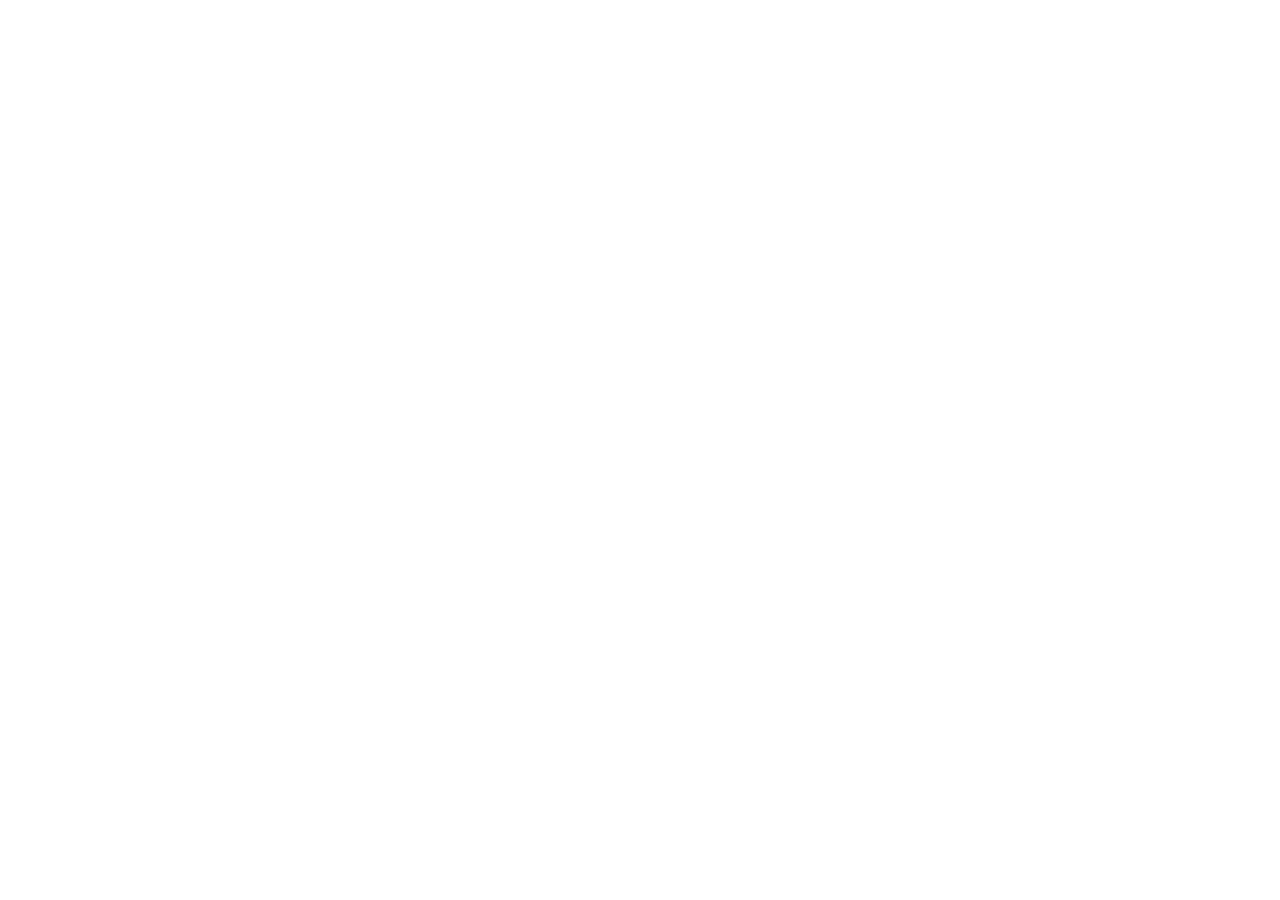
==== index.html @ 77d2f7a9 "Initial commit — OfficeWiz site" ====
<!DOCTYPE html>
<html lang="he">
<head>
<meta charset="UTF-8">
<meta name="viewport" content="width=device-width, initial-scale=1.0">
<title>ניהול האתר · OfficeWiz</title>
<script src="https://identity.netlify.com/v1/netlify-identity-widget.js"></script>
</head>
<body>
<script src="https://unpkg.com/decap-cms@^3.0.0/dist/decap-cms.js"></script>
</body>
</html>
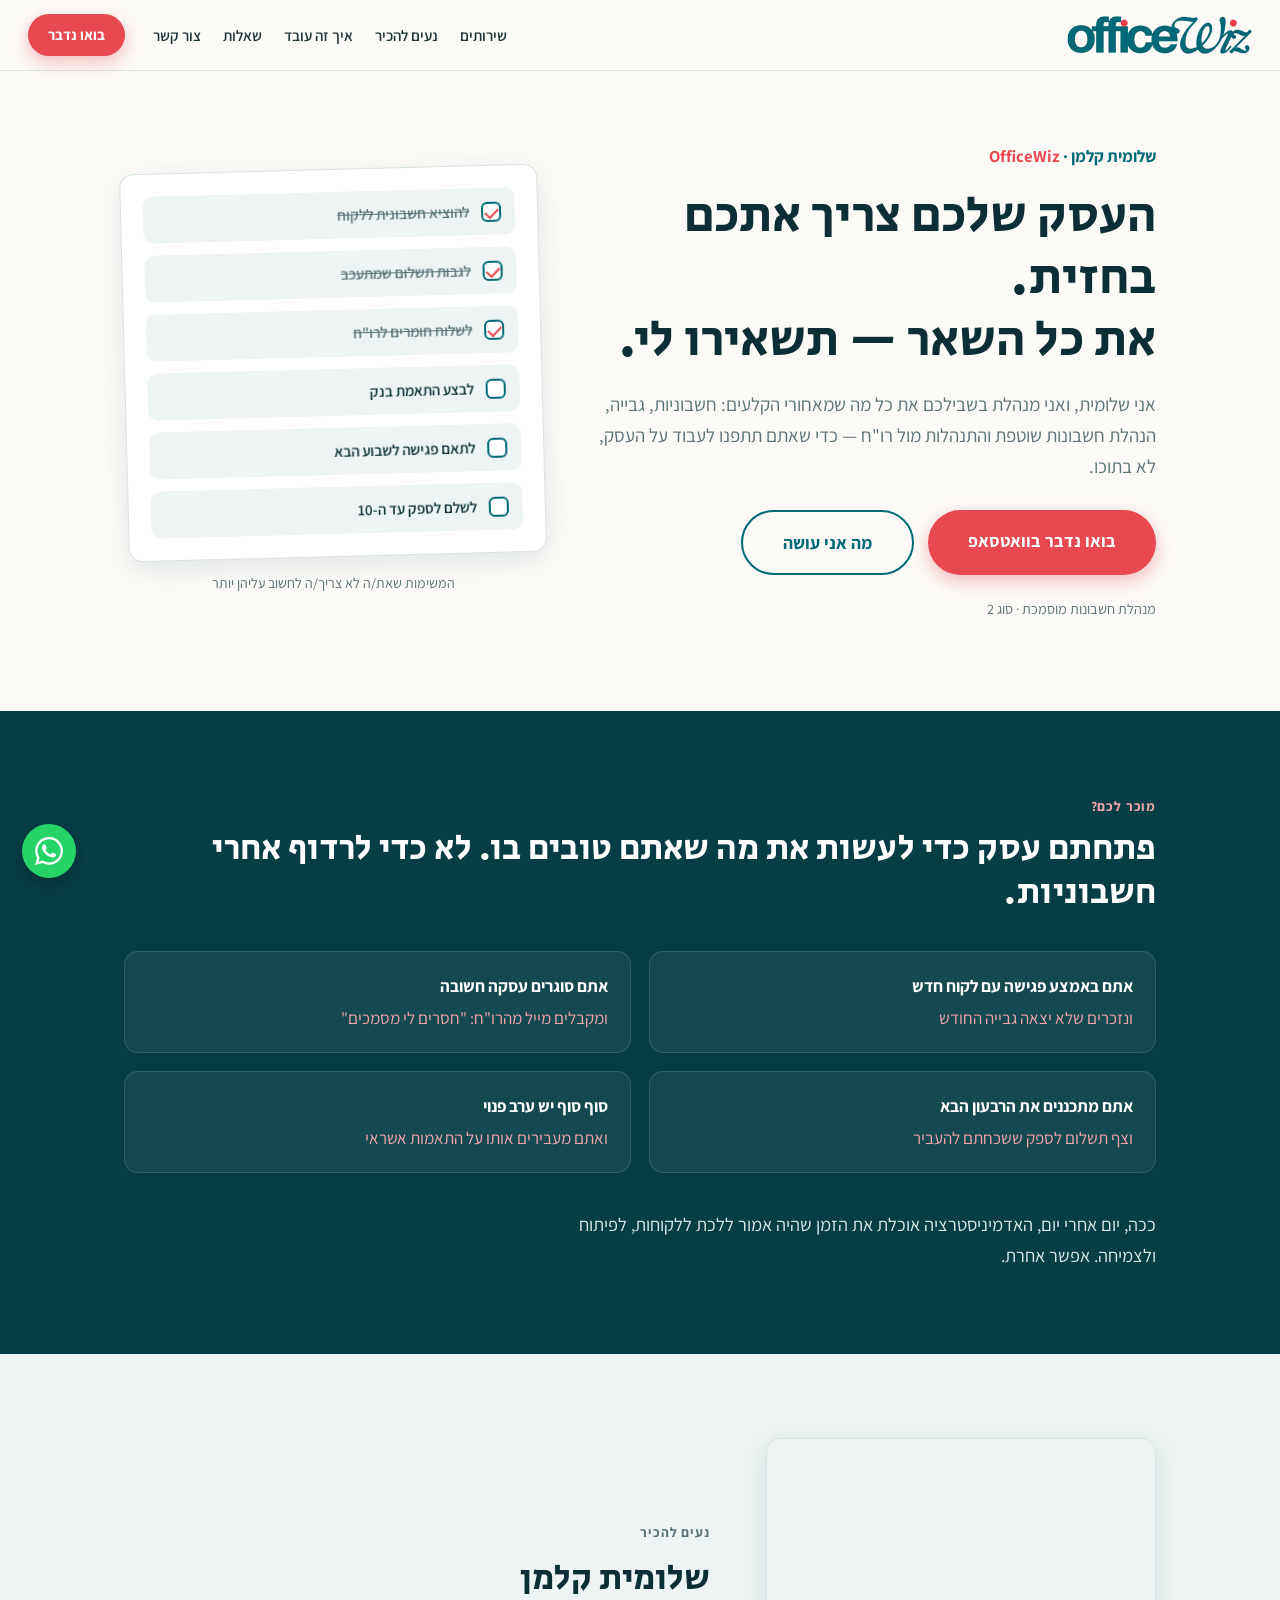
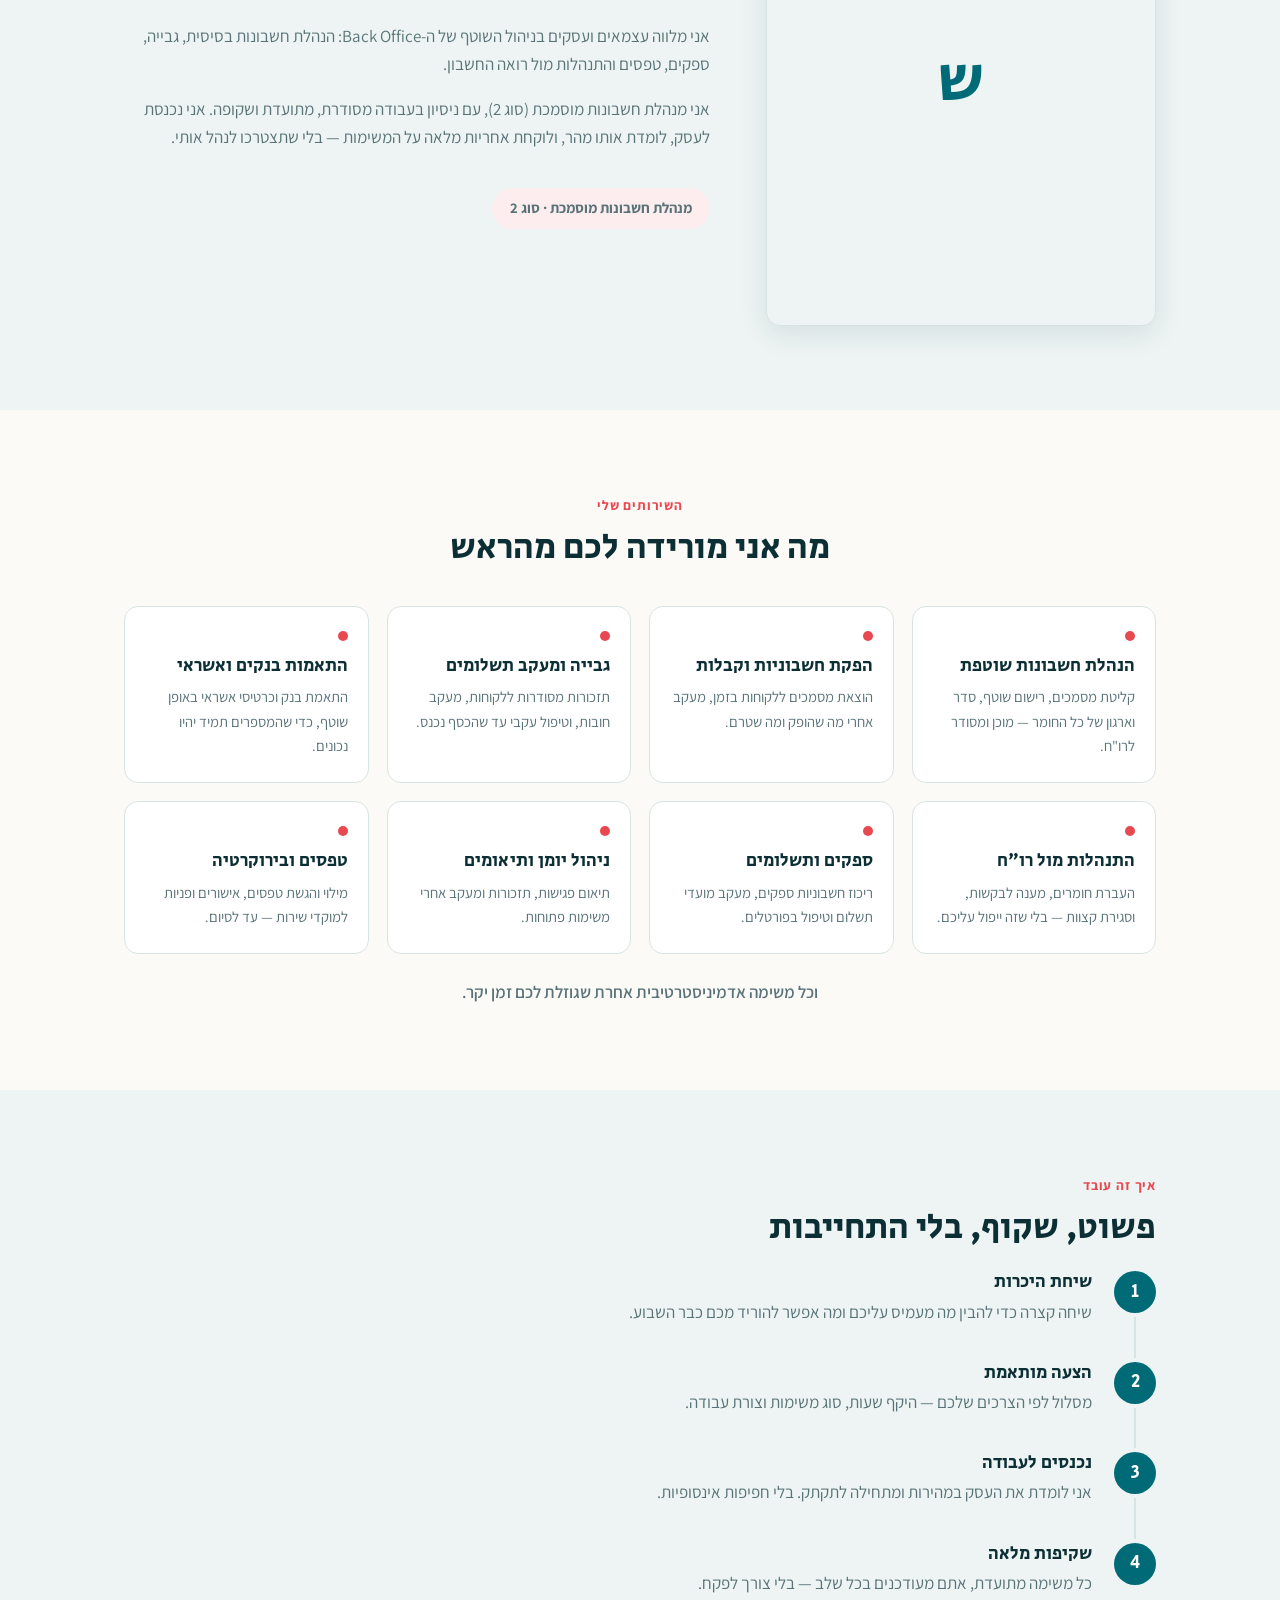
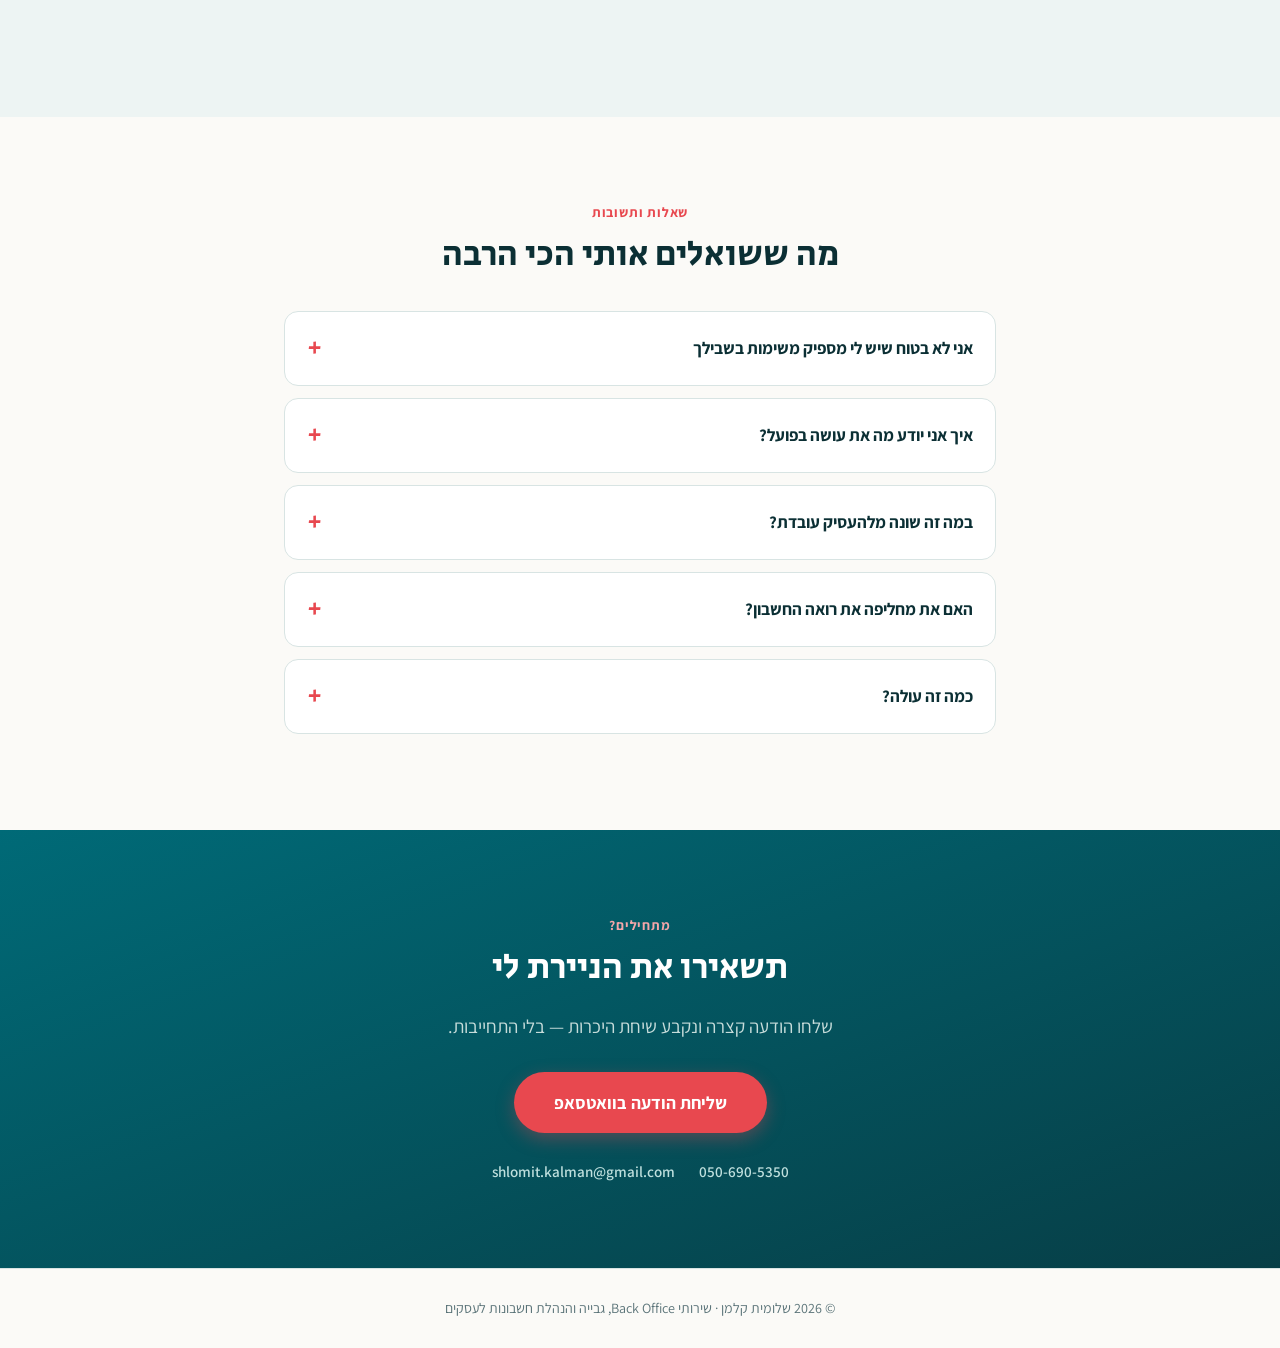
==== commit 4c23d5fa: "Fix index.html — replace CMS placeholder with actual website" ====
--- a/index.html
+++ b/index.html
@@ -1,12 +1,142 @@
 <!DOCTYPE html>
-<html lang="he">
+<html lang="he" dir="rtl">
 <head>
 <meta charset="UTF-8">
 <meta name="viewport" content="width=device-width, initial-scale=1.0">
-<title>ניהול האתר · OfficeWiz</title>
+<title>OfficeWiz · שלומית קלמן — Back Office, גבייה והנהלת חשבונות</title>
+<meta name="description" content="שלומית קלמן — שירותי Back Office, גבייה והנהלת חשבונות לעצמאים ועסקים קטנים.">
+<link rel="preconnect" href="https://fonts.googleapis.com">
+<link rel="preconnect" href="https://fonts.gstatic.com" crossorigin>
+<link href="https://fonts.googleapis.com/css2?family=Assistant:wght@400;600;700&family=Secular+One&display=swap" rel="stylesheet">
+<link rel="stylesheet" href="styles.css">
 <script src="https://identity.netlify.com/v1/netlify-identity-widget.js"></script>
 </head>
 <body>
-<script src="https://unpkg.com/decap-cms@^3.0.0/dist/decap-cms.js"></script>
+
+<!-- topbar -->
+<header class="topbar">
+  <a class="topbar-logo" href="#">
+    <img src="assets/logo.png" alt="OfficeWiz" height="38">
+  </a>
+  <nav class="topbar-nav">
+    <a href="#services">שירותים</a>
+    <a href="#about">נעים להכיר</a>
+    <a href="#process">איך זה עובד</a>
+    <a href="#faq">שאלות</a>
+    <a href="#contact">צור קשר</a>
+  </nav>
+  <a href="#contact" class="btn btn-coral btn-sm" data-wa>בואו נדבר</a>
+</header>
+
+<!-- hero -->
+<section>
+  <div class="hero">
+    <div class="hero-text">
+      <p class="hero-name">שלומית קלמן · <span class="brand-en">OfficeWiz</span></p>
+      <h1 id="hero-title"></h1>
+      <p class="lead" id="hero-subtitle"></p>
+      <div class="hero-ctas">
+        <a href="#" class="btn btn-coral btn-lg" data-wa id="hero-cta1"></a>
+        <a href="#services" class="btn btn-ghost btn-lg" id="hero-cta2"></a>
+      </div>
+      <p class="hero-badge" id="hero-badge"></p>
+    </div>
+    <div class="hero-visual">
+      <div class="task-stack" id="task-stack"></div>
+      <p class="task-caption">המשימות שאת/ה לא צריך/ה לחשוב עליהן יותר</p>
+    </div>
+  </div>
+</section>
+
+<!-- pain -->
+<section class="section section-deep" id="pain">
+  <div class="wrap">
+    <p class="eyebrow eyebrow-light" id="pain-eyebrow"></p>
+    <h2 id="pain-title"></h2>
+    <div class="pain-grid" id="pain-grid"></div>
+    <p class="pain-closing" id="pain-closing"></p>
+  </div>
+</section>
+
+<!-- about -->
+<section class="section section-mist" id="about">
+  <div class="wrap">
+    <div class="about-grid">
+      <div class="about-photo-wrap">
+        <div class="about-photo" id="about-photo"></div>
+      </div>
+      <div class="about-text">
+        <p class="eyebrow" id="about-eyebrow"></p>
+        <h2 id="about-title"></h2>
+        <div id="about-body"></div>
+        <p class="cert-badge" id="about-badge" style="margin-top:1.4em"></p>
+      </div>
+    </div>
+  </div>
+</section>
+
+<!-- services -->
+<section class="section" id="services">
+  <div class="wrap">
+    <div class="center">
+      <p class="eyebrow" id="services-eyebrow"></p>
+      <h2 id="services-title"></h2>
+    </div>
+    <div class="services-grid" id="services-grid"></div>
+    <p class="services-closing center" id="services-closing"></p>
+  </div>
+</section>
+
+<!-- process -->
+<section class="section section-mist" id="process">
+  <div class="wrap">
+    <p class="eyebrow" id="process-eyebrow"></p>
+    <h2 id="process-title"></h2>
+    <ol class="process-list" id="process-list"></ol>
+  </div>
+</section>
+
+<!-- faq -->
+<section class="section" id="faq">
+  <div class="wrap wrap-narrow">
+    <div class="center">
+      <p class="eyebrow" id="faq-eyebrow"></p>
+      <h2 id="faq-title"></h2>
+    </div>
+    <div style="margin-top:2em" id="faq-list"></div>
+  </div>
+</section>
+
+<!-- contact -->
+<section class="section section-contact" id="contact">
+  <div class="wrap center">
+    <p class="eyebrow eyebrow-light" id="contact-eyebrow"></p>
+    <h2 id="contact-title"></h2>
+    <p class="lead lead-light" id="contact-subtitle"></p>
+    <a href="#" class="btn btn-coral btn-lg" data-wa id="contact-cta"></a>
+    <div class="contact-alt" id="contact-alt"></div>
+  </div>
+</section>
+
+<!-- footer -->
+<footer class="footer">
+  <span id="footer-line"></span>
+</footer>
+
+<!-- whatsapp float -->
+<a href="#" class="wa-float" data-wa aria-label="שלח הודעה בוואטסאפ">
+  <svg width="28" height="28" viewBox="0 0 24 24" fill="currentColor"><path d="M17.472 14.382c-.297-.149-1.758-.867-2.03-.967-.273-.099-.471-.148-.67.15-.197.297-.767.966-.94 1.164-.173.199-.347.223-.644.075-.297-.15-1.255-.463-2.39-1.475-.883-.788-1.48-1.761-1.653-2.059-.173-.297-.018-.458.13-.606.134-.133.298-.347.446-.52.149-.174.198-.298.298-.497.099-.198.05-.371-.025-.52-.075-.149-.669-1.612-.916-2.207-.242-.579-.487-.5-.669-.51-.173-.008-.371-.01-.57-.01-.198 0-.52.074-.792.372-.272.297-1.04 1.016-1.04 2.479 0 1.462 1.065 2.875 1.213 3.074.149.198 2.096 3.2 5.077 4.487.709.306 1.262.489 1.694.625.712.227 1.36.195 1.871.118.571-.085 1.758-.719 2.006-1.413.248-.694.248-1.289.173-1.413-.074-.124-.272-.198-.57-.347m-5.421 7.403h-.004a9.87 9.87 0 01-5.031-1.378l-.361-.214-3.741.982.998-3.648-.235-.374a9.86 9.86 0 01-1.51-5.26c.001-5.45 4.436-9.884 9.888-9.884 2.64 0 5.122 1.03 6.988 2.898a9.825 9.825 0 012.893 6.994c-.003 5.45-4.437 9.884-9.885 9.884m8.413-18.297A11.815 11.815 0 0012.05 0C5.495 0 .16 5.335.157 11.892c0 2.096.547 4.142 1.588 5.945L.057 24l6.305-1.654a11.882 11.882 0 005.683 1.448h.005c6.554 0 11.89-5.335 11.893-11.893a11.821 11.821 0 00-3.48-8.413z"/></svg>
+</a>
+
+<script src="app.js"></script>
+<script>
+  if (window.netlifyIdentity) {
+    window.netlifyIdentity.on("init", user => {
+      if (!user) {
+        window.netlifyIdentity.on("login", () => { document.location.href = "/admin/"; });
+      }
+    });
+  }
+</script>
 </body>
 </html>
--- a/styles.css
+++ b/styles.css
@@ -0,0 +1,241 @@
+/* ===== OfficeWiz · Shlomit Kalman ===================================
+   Palette derived from logo: petrol teal #006A77 + coral dot #E8484F
+==================================================================== */
+:root{
+  --teal:#006A77;
+  --teal-deep:#073E46;
+  --teal-ink:#0B2F34;
+  --coral:#E8484F;
+  --coral-soft:#FDEDEE;
+  --mist:#EDF4F3;          /* teal-tinted light surface */
+  --paper:#FBFAF7;         /* warm near-white page bg   */
+  --card:#FFFFFF;
+  --text:#1D3539;
+  --muted:#5A7378;
+  --line:#D8E4E3;
+  --radius:14px;
+  --shadow:0 8px 28px rgba(7,62,70,.10);
+  --font-body:'Assistant',sans-serif;
+  --font-display:'Secular One',sans-serif;
+}
+
+*{box-sizing:border-box;margin:0;padding:0}
+html{scroll-behavior:smooth}
+body{
+  font-family:var(--font-body);
+  color:var(--text);
+  background:var(--paper);
+  line-height:1.65;
+  font-size:17px;
+}
+img{max-width:100%;display:block}
+a{color:var(--teal);text-decoration:none}
+h1,h2,h3{font-family:var(--font-display);font-weight:400;line-height:1.25;color:var(--teal-ink)}
+h1{font-size:clamp(1.9rem,4.2vw,3.1rem);white-space:pre-line}
+h2{font-size:clamp(1.5rem,3vw,2.2rem);margin-bottom:.6em}
+h3{font-size:1.12rem}
+
+.wrap{max-width:1080px;margin:0 auto;padding:0 24px}
+.wrap-narrow{max-width:760px}
+.center{text-align:center}
+.section{padding:84px 0}
+.section-mist{background:var(--mist)}
+.section-deep{background:var(--teal-deep);color:#E9F2F1}
+.section-deep h2{color:#fff}
+
+.eyebrow{
+  font-weight:700;font-size:.85rem;letter-spacing:.06em;
+  color:var(--coral);margin-bottom:.7em;
+}
+.eyebrow-light{color:#F4A6A9}
+.lead{font-size:1.18rem;color:var(--muted);max-width:560px}
+.lead-light{color:#C6DCDA;margin:0 auto 1.6em}
+
+/* ---------- buttons ---------- */
+.btn{
+  display:inline-block;padding:13px 28px;border-radius:999px;
+  font-weight:700;font-size:1rem;transition:transform .15s,box-shadow .15s;
+}
+.btn:hover{transform:translateY(-2px)}
+.btn-coral{background:var(--coral);color:#fff;box-shadow:0 6px 18px rgba(232,72,79,.35)}
+.btn-coral:hover{box-shadow:0 10px 24px rgba(232,72,79,.45)}
+.btn-ghost{border:2px solid var(--teal);color:var(--teal)}
+.btn-ghost:hover{background:var(--teal);color:#fff}
+.btn-sm{padding:9px 20px;font-size:.92rem}
+.btn-lg{padding:16px 40px;font-size:1.1rem}
+
+/* ---------- topbar ---------- */
+.topbar{
+  position:sticky;top:0;z-index:50;
+  display:flex;align-items:center;gap:28px;
+  padding:14px 28px;background:rgba(251,250,247,.92);
+  backdrop-filter:blur(8px);border-bottom:1px solid var(--line);
+}
+.topbar-logo{margin-inline-end:auto}
+.topbar-nav{display:flex;gap:22px}
+.topbar-nav a{color:var(--text);font-weight:600;font-size:.95rem}
+.topbar-nav a:hover{color:var(--coral)}
+
+/* ---------- hero ---------- */
+.hero{
+  max-width:1080px;margin:0 auto;padding:72px 24px 90px;
+  display:grid;grid-template-columns:1.15fr .85fr;gap:48px;align-items:center;
+}
+.hero-name{font-weight:700;color:var(--teal);margin-bottom:14px;font-size:1.05rem}
+.brand-en{color:var(--coral)}
+.hero-text .lead{margin:18px 0 28px}
+.hero-ctas{display:flex;gap:14px;flex-wrap:wrap}
+.hero-badge{margin-top:22px;font-size:.9rem;color:var(--muted)}
+
+/* signature element: self-checking task list */
+.task-stack{
+  background:var(--card);border:1px solid var(--line);border-radius:var(--radius);
+  box-shadow:var(--shadow);padding:22px;display:flex;flex-direction:column;gap:12px;
+  transform:rotate(-1.5deg);
+}
+.task{
+  display:flex;align-items:center;gap:12px;
+  background:var(--mist);border-radius:10px;padding:11px 14px;
+  font-weight:600;font-size:.95rem;color:var(--teal-ink);
+  opacity:0;animation:taskIn .5s forwards;
+}
+.task .box{
+  width:20px;height:20px;border-radius:6px;border:2px solid var(--teal);
+  flex:none;position:relative;background:#fff;
+}
+.task .box::after{
+  content:'';position:absolute;inset:0;margin:auto;width:11px;height:6px;
+  border:2.5px solid var(--coral);border-top:0;border-right:0;
+  transform:rotate(-45deg) scale(0);transform-origin:center;
+}
+.task.done .box::after{animation:tick .35s forwards}
+.task.done span{text-decoration:line-through;color:var(--muted)}
+@keyframes taskIn{to{opacity:1}}
+@keyframes tick{to{transform:rotate(-45deg) scale(1)}}
+.task-caption{text-align:center;margin-top:14px;font-size:.88rem;color:var(--muted)}
+@media (prefers-reduced-motion:reduce){
+  .task{animation:none;opacity:1}
+  .task.done .box::after{animation:none;transform:rotate(-45deg) scale(1)}
+}
+
+/* ---------- pain ---------- */
+.pain-grid{display:grid;grid-template-columns:1fr 1fr;gap:18px;margin:36px 0}
+.pain-card{
+  background:rgba(255,255,255,.06);border:1px solid rgba(255,255,255,.12);
+  border-radius:var(--radius);padding:20px 22px;
+}
+.pain-card .moment{font-weight:700;color:#fff;margin-bottom:4px}
+.pain-card .interrupt{color:#F4A6A9}
+.pain-closing{font-size:1.15rem;max-width:640px;color:#DCEAE8}
+
+/* ---------- about ---------- */
+.about-grid{display:grid;grid-template-columns:.8fr 1.2fr;gap:56px;align-items:center}
+.about-photo{
+  aspect-ratio:4/5;border-radius:var(--radius);overflow:hidden;
+  background:var(--mist);box-shadow:var(--shadow);
+  display:flex;align-items:center;justify-content:center;
+  border:1px solid var(--line);
+}
+.about-photo img{width:100%;height:100%;object-fit:cover}
+.about-photo .placeholder{
+  font-family:var(--font-display);font-size:4rem;color:var(--teal);
+}
+.about-text p{margin-bottom:1em;color:var(--muted)}
+.cert-badge{
+  display:inline-block;background:var(--coral-soft);color:var(--coral);
+  font-weight:700;padding:8px 18px;border-radius:999px;font-size:.92rem;
+}
+
+/* ---------- services ---------- */
+.services-grid{display:grid;grid-template-columns:repeat(4,1fr);gap:18px;margin:36px 0 24px}
+.service-card{
+  background:var(--card);border:1px solid var(--line);border-radius:var(--radius);
+  padding:24px 20px;transition:transform .15s,box-shadow .15s;
+}
+.service-card:hover{transform:translateY(-4px);box-shadow:var(--shadow)}
+.service-card .dot{
+  width:10px;height:10px;border-radius:50%;background:var(--coral);margin-bottom:14px;
+}
+.service-card h3{margin-bottom:8px}
+.service-card p{font-size:.92rem;color:var(--muted)}
+.services-closing{color:var(--muted);font-weight:600}
+
+/* ---------- process ---------- */
+.process-list{list-style:none;max-width:680px;counter-reset:step}
+.process-list li{
+  counter-increment:step;position:relative;
+  padding:0 64px 36px 0;
+}
+.process-list li::before{
+  content:counter(step);
+  position:absolute;right:0;top:0;
+  width:42px;height:42px;border-radius:50%;
+  background:var(--teal);color:#fff;font-family:var(--font-display);
+  display:flex;align-items:center;justify-content:center;font-size:1.1rem;
+}
+.process-list li:not(:last-child)::after{
+  content:'';position:absolute;right:20px;top:46px;bottom:4px;width:2px;
+  background:var(--line);
+}
+.process-list h3{margin-bottom:4px}
+.process-list p{color:var(--muted)}
+
+/* ---------- faq ---------- */
+details{
+  background:var(--card);border:1px solid var(--line);border-radius:var(--radius);
+  margin-bottom:12px;overflow:hidden;
+}
+summary{
+  cursor:pointer;padding:18px 22px;font-weight:700;color:var(--teal-ink);
+  list-style:none;display:flex;justify-content:space-between;align-items:center;gap:12px;
+}
+summary::-webkit-details-marker{display:none}
+summary::after{
+  content:'+';font-family:var(--font-display);color:var(--coral);font-size:1.4rem;flex:none;
+  transition:transform .2s;
+}
+details[open] summary::after{transform:rotate(45deg)}
+details .answer{padding:0 22px 18px;color:var(--muted)}
+
+/* ---------- contact ---------- */
+.section-contact{background:linear-gradient(160deg,var(--teal) 0%,var(--teal-deep) 100%);color:#fff}
+.section-contact h2{color:#fff}
+.contact-alt{margin-top:26px;display:flex;gap:24px;justify-content:center;flex-wrap:wrap}
+.contact-alt a{color:#BFE0DE;font-weight:600;font-size:.95rem}
+.contact-alt a:hover{color:#fff}
+
+/* ---------- footer ---------- */
+.footer{
+  padding:28px 24px;display:flex;align-items:center;justify-content:center;gap:16px;
+  font-size:.88rem;color:var(--muted);background:var(--paper);
+  border-top:1px solid var(--line);
+}
+
+/* ---------- whatsapp float ---------- */
+.wa-float{
+  position:fixed;bottom:22px;left:22px;z-index:60;
+  width:54px;height:54px;border-radius:50%;
+  background:#25D366;color:#fff;display:flex;align-items:center;justify-content:center;
+  box-shadow:0 8px 22px rgba(0,0,0,.25);transition:transform .15s;
+}
+.wa-float:hover{transform:scale(1.08)}
+
+/* ---------- focus ---------- */
+a:focus-visible,summary:focus-visible{outline:3px solid var(--coral);outline-offset:2px;border-radius:6px}
+
+/* ---------- responsive ---------- */
+@media (max-width:900px){
+  .hero{grid-template-columns:1fr;padding-top:48px;text-align:center}
+  .hero .lead{margin-inline:auto}
+  .hero-ctas{justify-content:center}
+  .hero-visual{max-width:420px;margin:0 auto}
+  .about-grid{grid-template-columns:1fr;gap:32px}
+  .about-photo-wrap{max-width:340px;margin:0 auto}
+  .services-grid{grid-template-columns:repeat(2,1fr)}
+  .pain-grid{grid-template-columns:1fr}
+  .topbar-nav{display:none}
+}
+@media (max-width:520px){
+  .services-grid{grid-template-columns:1fr}
+  .section{padding:60px 0}
+}
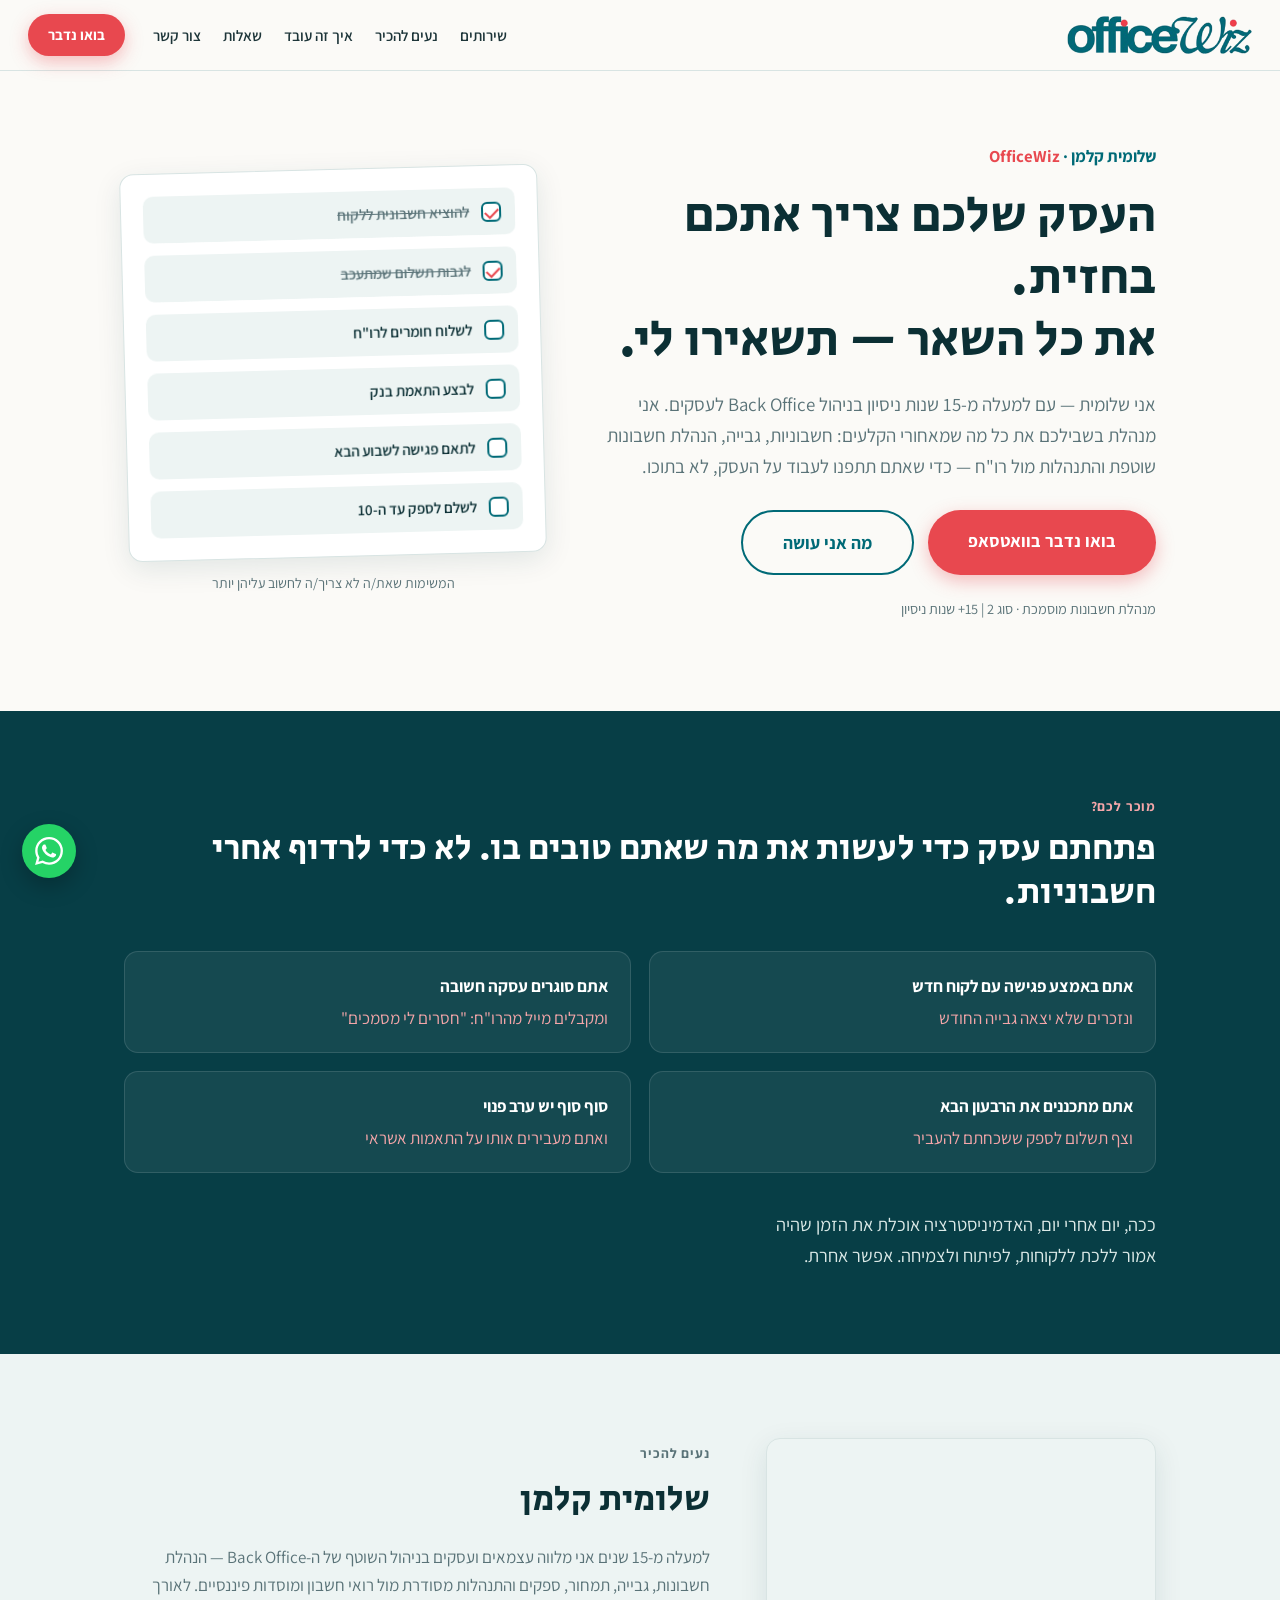
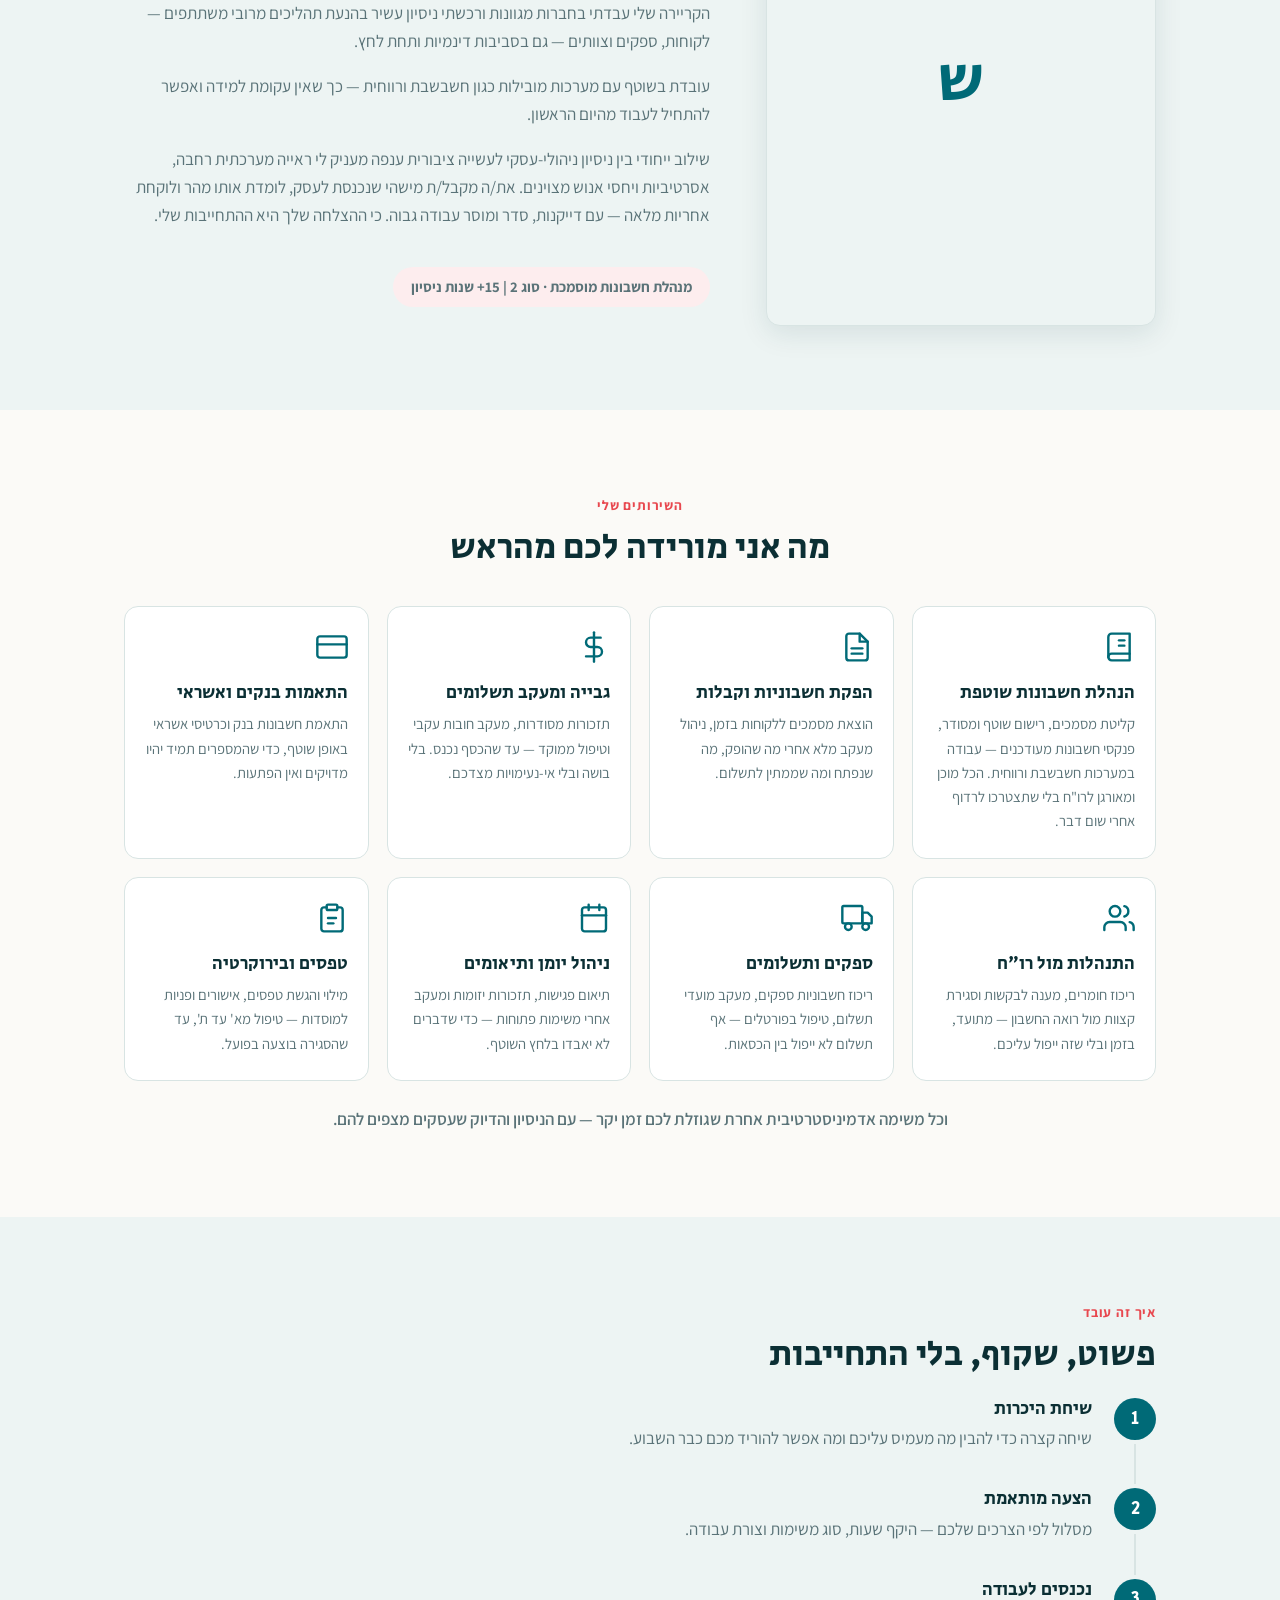
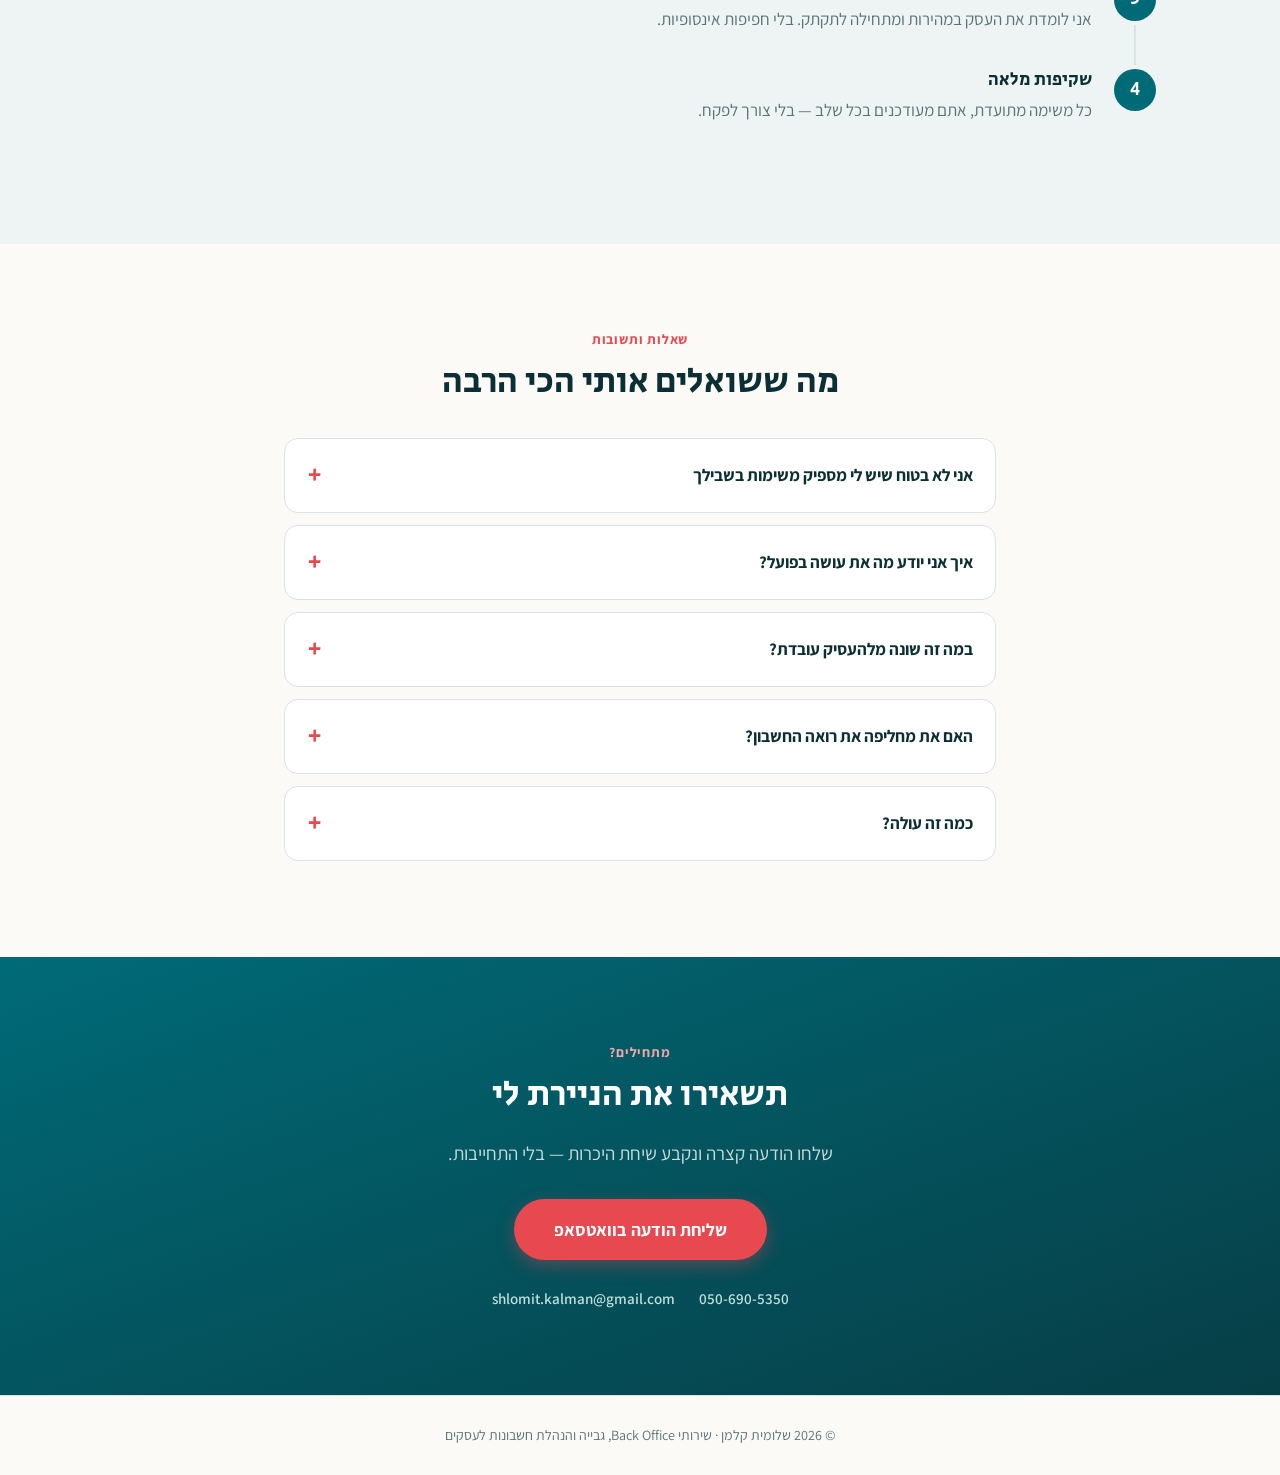
==== commit fa0d20b3: "Add scroll reveal animations and SVG icons to service cards" ====
--- a/index.html
+++ b/index.html
@@ -51,10 +51,10 @@
 <!-- pain -->
 <section class="section section-deep" id="pain">
   <div class="wrap">
-    <p class="eyebrow eyebrow-light" id="pain-eyebrow"></p>
-    <h2 id="pain-title"></h2>
+    <p class="eyebrow eyebrow-light reveal" id="pain-eyebrow"></p>
+    <h2 class="reveal" id="pain-title"></h2>
     <div class="pain-grid" id="pain-grid"></div>
-    <p class="pain-closing" id="pain-closing"></p>
+    <p class="pain-closing reveal" id="pain-closing"></p>
   </div>
 </section>
 
@@ -62,10 +62,10 @@
 <section class="section section-mist" id="about">
   <div class="wrap">
     <div class="about-grid">
-      <div class="about-photo-wrap">
+      <div class="about-photo-wrap reveal">
         <div class="about-photo" id="about-photo"></div>
       </div>
-      <div class="about-text">
+      <div class="about-text reveal" style="transition-delay:.15s">
         <p class="eyebrow" id="about-eyebrow"></p>
         <h2 id="about-title"></h2>
         <div id="about-body"></div>
@@ -79,19 +79,19 @@
 <section class="section" id="services">
   <div class="wrap">
     <div class="center">
-      <p class="eyebrow" id="services-eyebrow"></p>
-      <h2 id="services-title"></h2>
+      <p class="eyebrow reveal" id="services-eyebrow"></p>
+      <h2 class="reveal" id="services-title"></h2>
     </div>
     <div class="services-grid" id="services-grid"></div>
-    <p class="services-closing center" id="services-closing"></p>
+    <p class="services-closing center reveal" id="services-closing"></p>
   </div>
 </section>
 
 <!-- process -->
 <section class="section section-mist" id="process">
   <div class="wrap">
-    <p class="eyebrow" id="process-eyebrow"></p>
-    <h2 id="process-title"></h2>
+    <p class="eyebrow reveal" id="process-eyebrow"></p>
+    <h2 class="reveal" id="process-title"></h2>
     <ol class="process-list" id="process-list"></ol>
   </div>
 </section>
@@ -100,8 +100,8 @@
 <section class="section" id="faq">
   <div class="wrap wrap-narrow">
     <div class="center">
-      <p class="eyebrow" id="faq-eyebrow"></p>
-      <h2 id="faq-title"></h2>
+      <p class="eyebrow reveal" id="faq-eyebrow"></p>
+      <h2 class="reveal" id="faq-title"></h2>
     </div>
     <div style="margin-top:2em" id="faq-list"></div>
   </div>
--- a/styles.css
+++ b/styles.css
@@ -126,7 +126,7 @@
 }
 .pain-card .moment{font-weight:700;color:#fff;margin-bottom:4px}
 .pain-card .interrupt{color:#F4A6A9}
-.pain-closing{font-size:1.15rem;max-width:640px;color:#DCEAE8}
+.pain-closing{font-size:1.15rem;max-width:640px;color:#DCEAE8;text-wrap:balance}
 
 /* ---------- about ---------- */
 .about-grid{display:grid;grid-template-columns:.8fr 1.2fr;gap:56px;align-items:center}
@@ -150,12 +150,13 @@
 .services-grid{display:grid;grid-template-columns:repeat(4,1fr);gap:18px;margin:36px 0 24px}
 .service-card{
   background:var(--card);border:1px solid var(--line);border-radius:var(--radius);
-  padding:24px 20px;transition:transform .15s,box-shadow .15s;
-}
-.service-card:hover{transform:translateY(-4px);box-shadow:var(--shadow)}
-.service-card .dot{
-  width:10px;height:10px;border-radius:50%;background:var(--coral);margin-bottom:14px;
-}
+  padding:24px 20px;transition:transform .15s,box-shadow .15s,background .2s,border-color .2s;
+}
+.service-card:hover{transform:translateY(-4px);box-shadow:var(--shadow);background:var(--teal);border-color:var(--teal)}
+.service-card:hover h3{color:#fff}
+.service-card:hover p{color:rgba(255,255,255,.8)}
+.service-icon{color:var(--teal);margin-bottom:16px;line-height:1;transition:color .2s}
+.service-card:hover .service-icon{color:#fff}
 .service-card h3{margin-bottom:8px}
 .service-card p{font-size:.92rem;color:var(--muted)}
 .services-closing{color:var(--muted);font-weight:600}
@@ -219,6 +220,11 @@
   box-shadow:0 8px 22px rgba(0,0,0,.25);transition:transform .15s;
 }
 .wa-float:hover{transform:scale(1.08)}
+
+/* ---------- scroll reveal ---------- */
+.reveal{opacity:0;transform:translateY(30px);transition:opacity .65s ease,transform .65s ease}
+.reveal.visible{opacity:1;transform:none}
+@media(prefers-reduced-motion:reduce){.reveal{opacity:1;transform:none}}
 
 /* ---------- focus ---------- */
 a:focus-visible,summary:focus-visible{outline:3px solid var(--coral);outline-offset:2px;border-radius:6px}
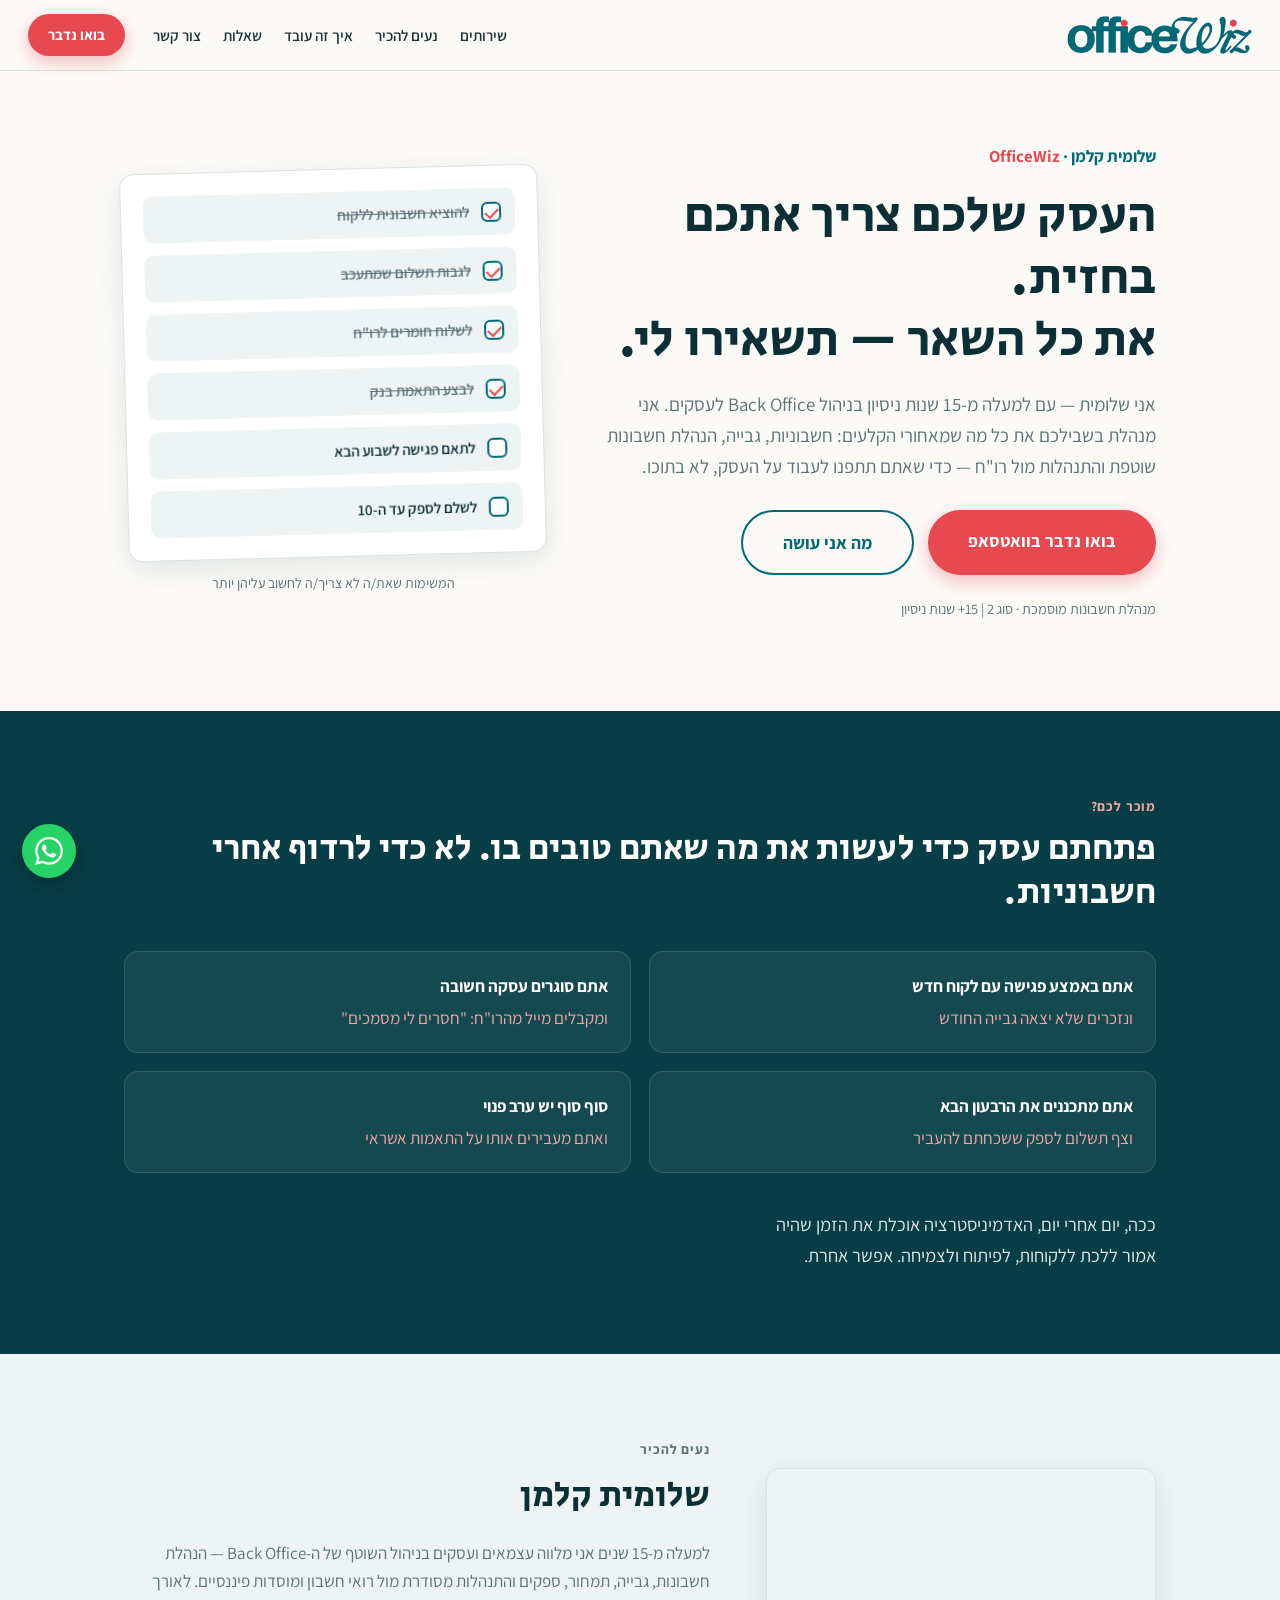
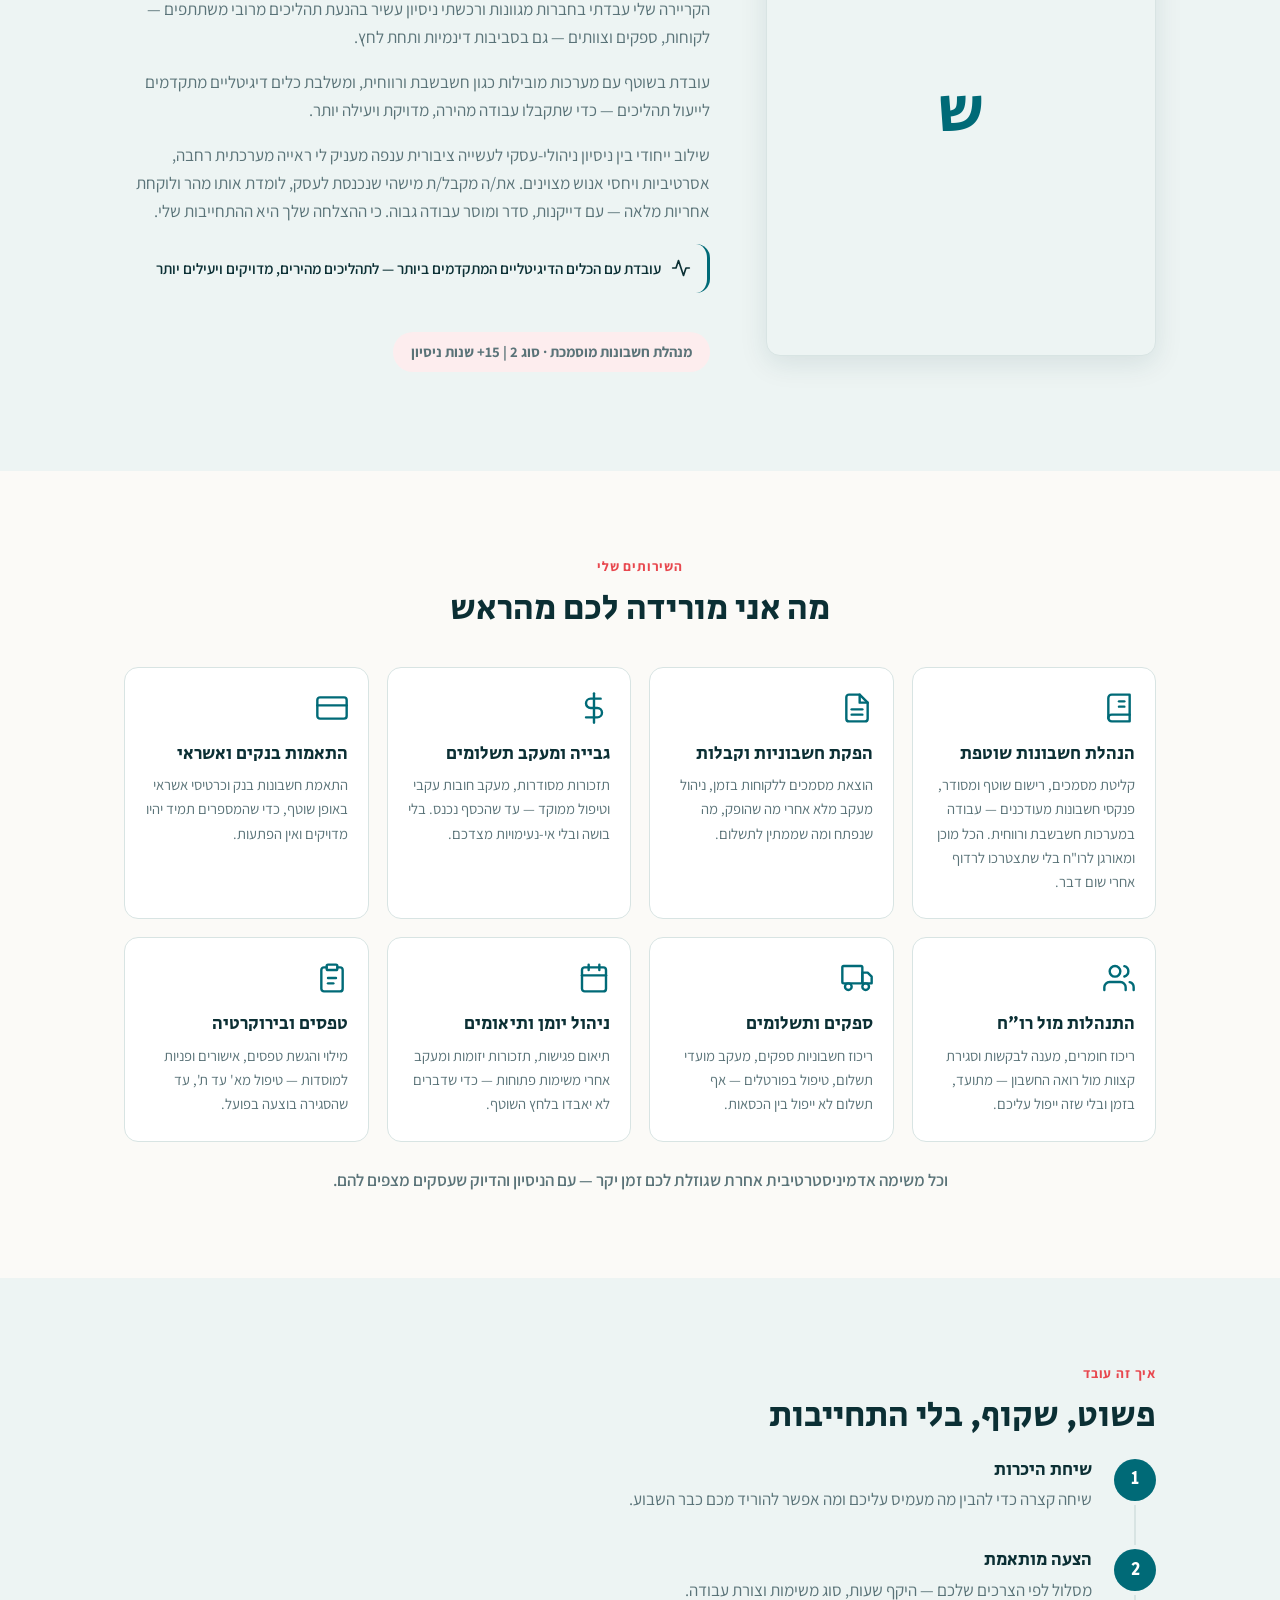
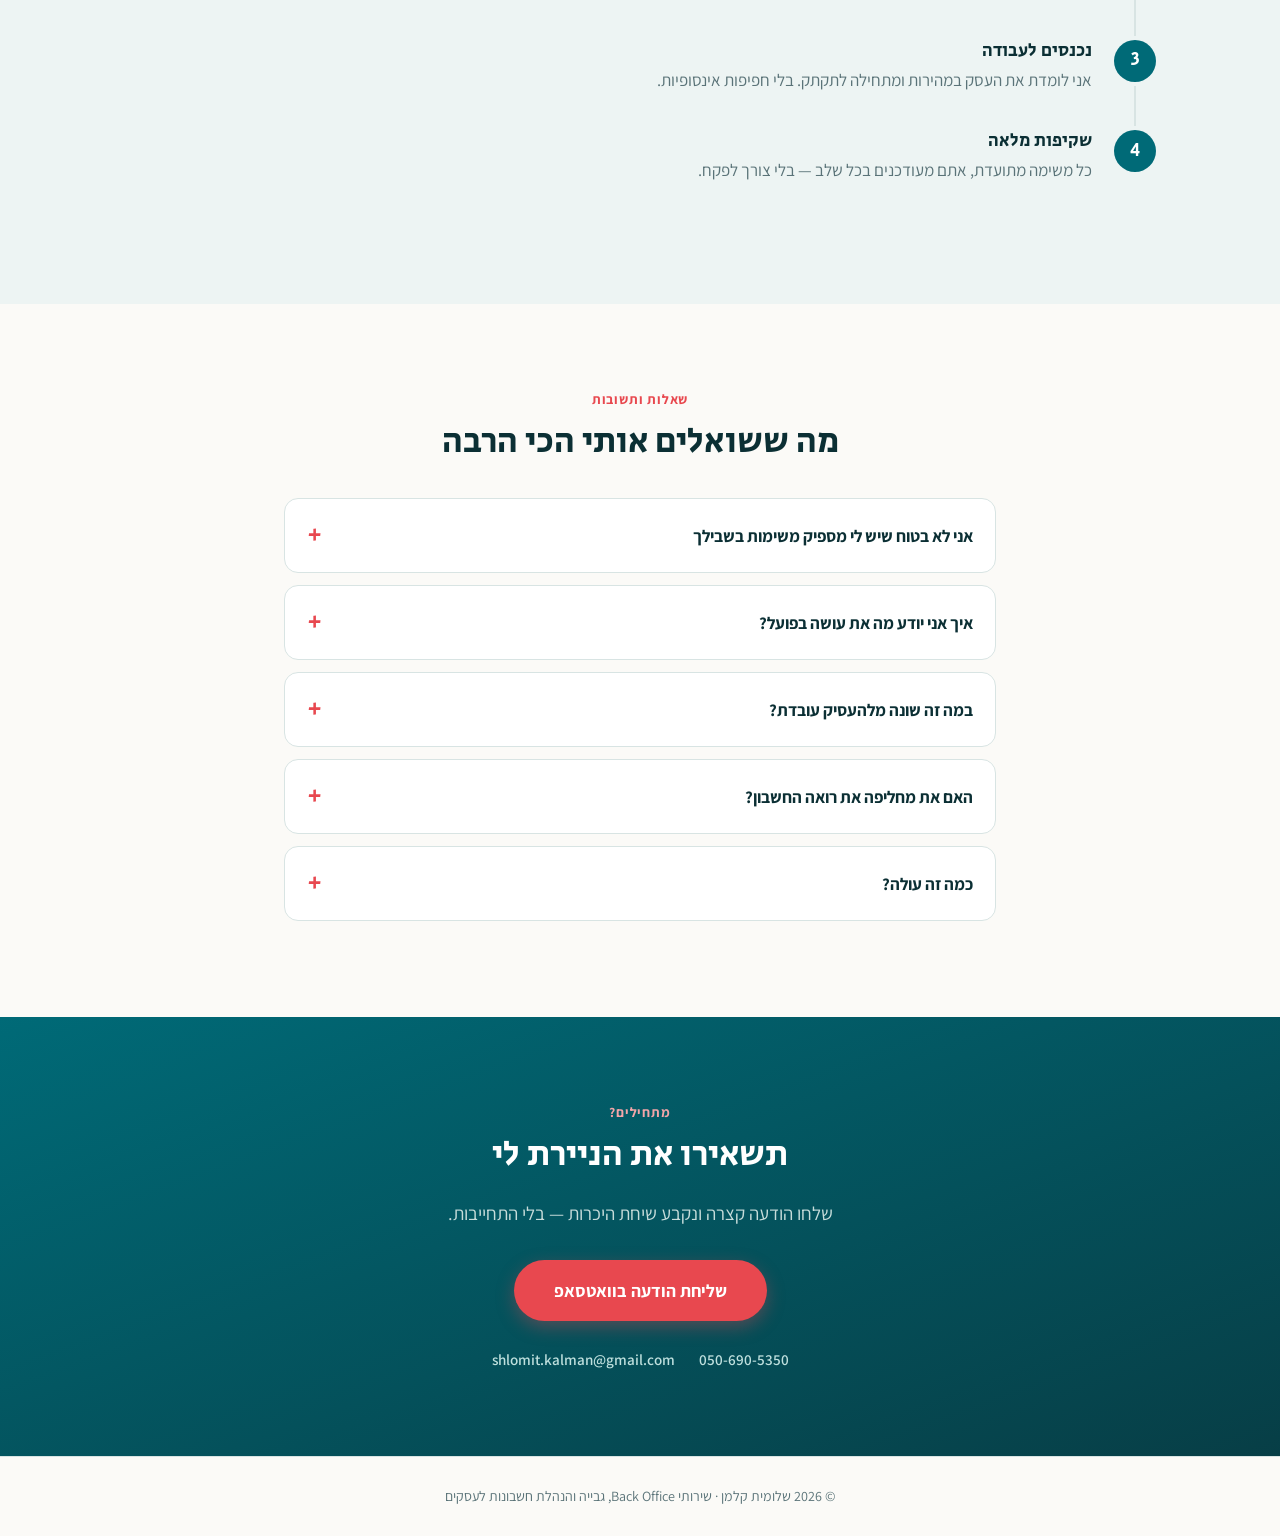
==== commit a67e2ec7: "Add digital tools highlight to about section" ====
--- a/index.html
+++ b/index.html
@@ -69,6 +69,10 @@
         <p class="eyebrow" id="about-eyebrow"></p>
         <h2 id="about-title"></h2>
         <div id="about-body"></div>
+        <div class="tech-highlight">
+          <svg width="20" height="20" viewBox="0 0 24 24" fill="none" stroke="currentColor" stroke-width="2" stroke-linecap="round" stroke-linejoin="round"><polyline points="22 12 18 12 15 21 9 3 6 12 2 12"/></svg>
+          עובדת עם הכלים הדיגיטליים המתקדמים ביותר — לתהליכים מהירים, מדויקים ויעילים יותר
+        </div>
         <p class="cert-badge" id="about-badge" style="margin-top:1.4em"></p>
       </div>
     </div>
--- a/styles.css
+++ b/styles.css
@@ -145,6 +145,12 @@
   display:inline-block;background:var(--coral-soft);color:var(--coral);
   font-weight:700;padding:8px 18px;border-radius:999px;font-size:.92rem;
 }
+.tech-highlight{
+  display:flex;align-items:center;gap:10px;
+  background:var(--mist);border-right:3px solid var(--teal);
+  border-radius:0 var(--radius) var(--radius) 0;
+  padding:12px 16px;margin:1.2em 0;font-size:.95rem;color:var(--teal-ink);font-weight:600;
+}
 
 /* ---------- services ---------- */
 .services-grid{display:grid;grid-template-columns:repeat(4,1fr);gap:18px;margin:36px 0 24px}
@@ -152,11 +158,8 @@
   background:var(--card);border:1px solid var(--line);border-radius:var(--radius);
   padding:24px 20px;transition:transform .15s,box-shadow .15s,background .2s,border-color .2s;
 }
-.service-card:hover{transform:translateY(-4px);box-shadow:var(--shadow);background:var(--teal);border-color:var(--teal)}
-.service-card:hover h3{color:#fff}
-.service-card:hover p{color:rgba(255,255,255,.8)}
-.service-icon{color:var(--teal);margin-bottom:16px;line-height:1;transition:color .2s}
-.service-card:hover .service-icon{color:#fff}
+.service-card:hover{transform:translateY(-4px);box-shadow:0 8px 28px rgba(0,106,119,.15);border-color:var(--teal)}
+.service-icon{color:var(--teal);margin-bottom:16px;line-height:1}
 .service-card h3{margin-bottom:8px}
 .service-card p{font-size:.92rem;color:var(--muted)}
 .services-closing{color:var(--muted);font-weight:600}
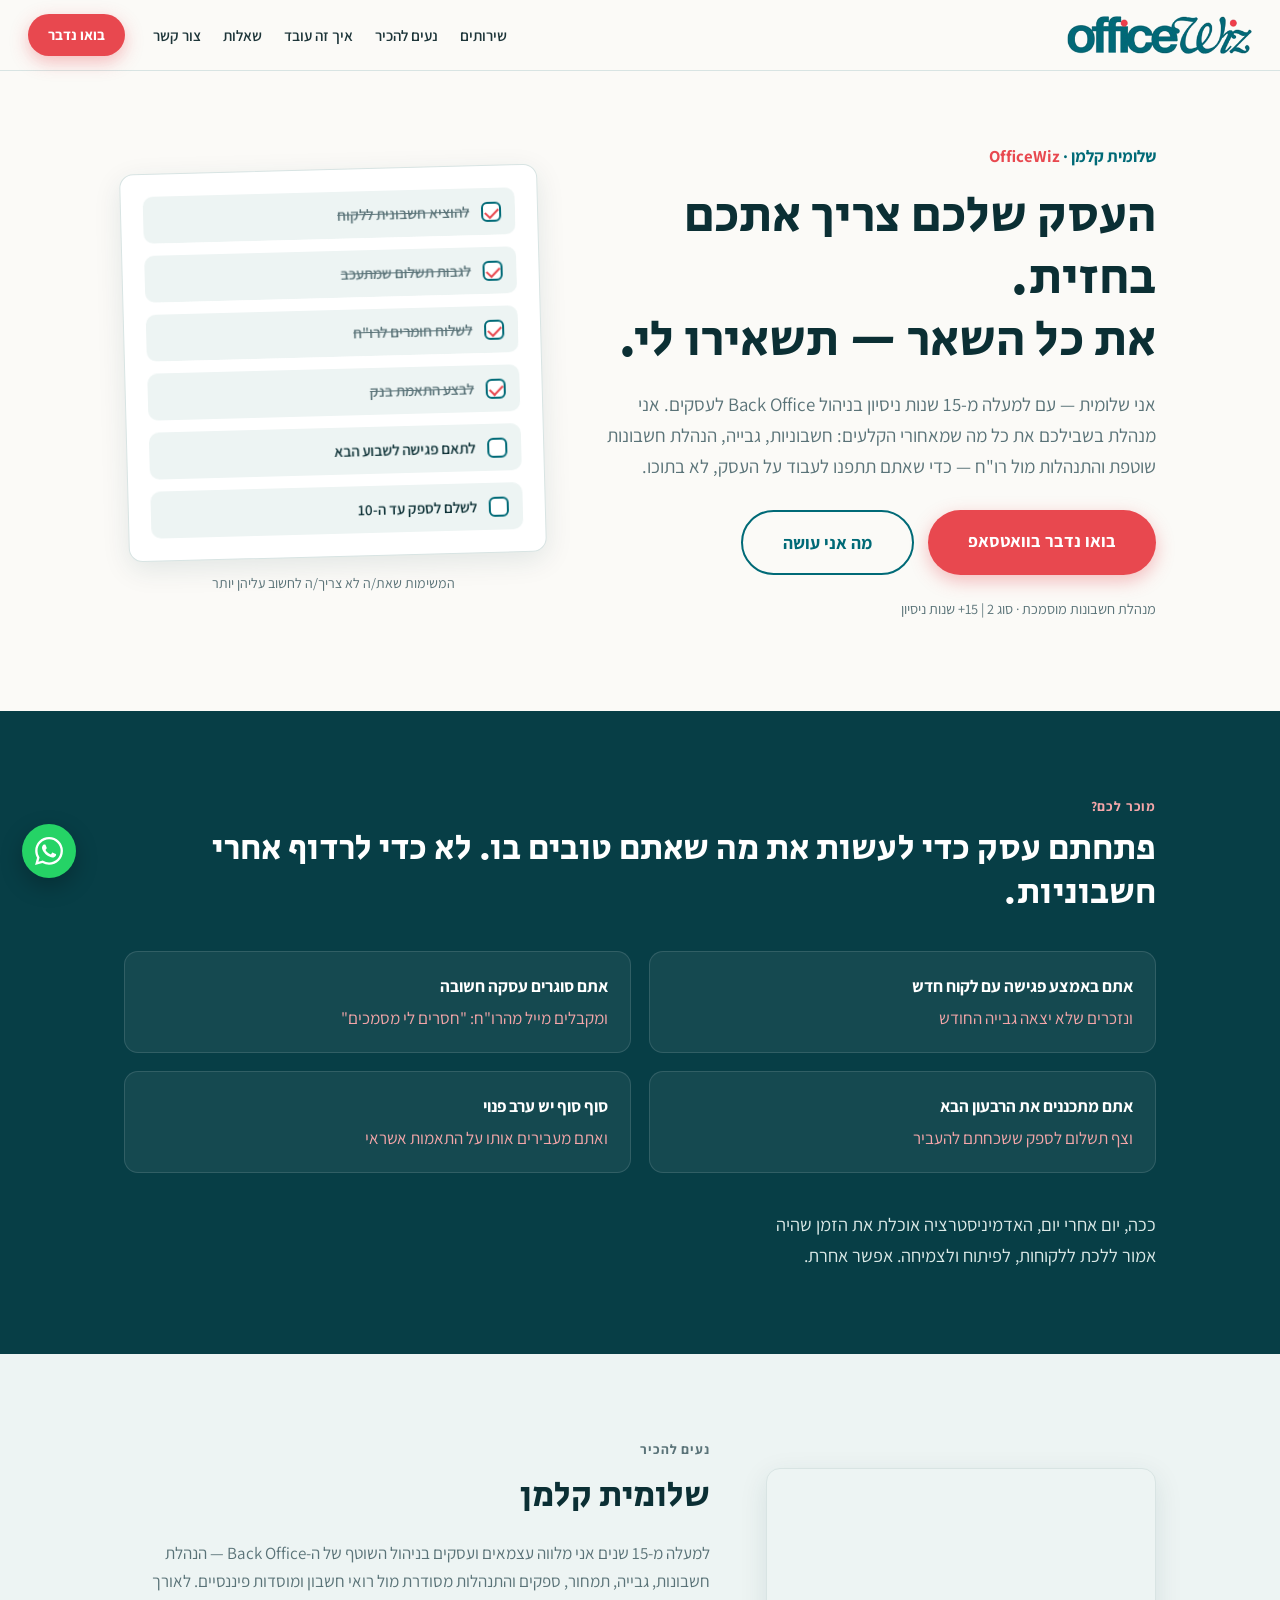
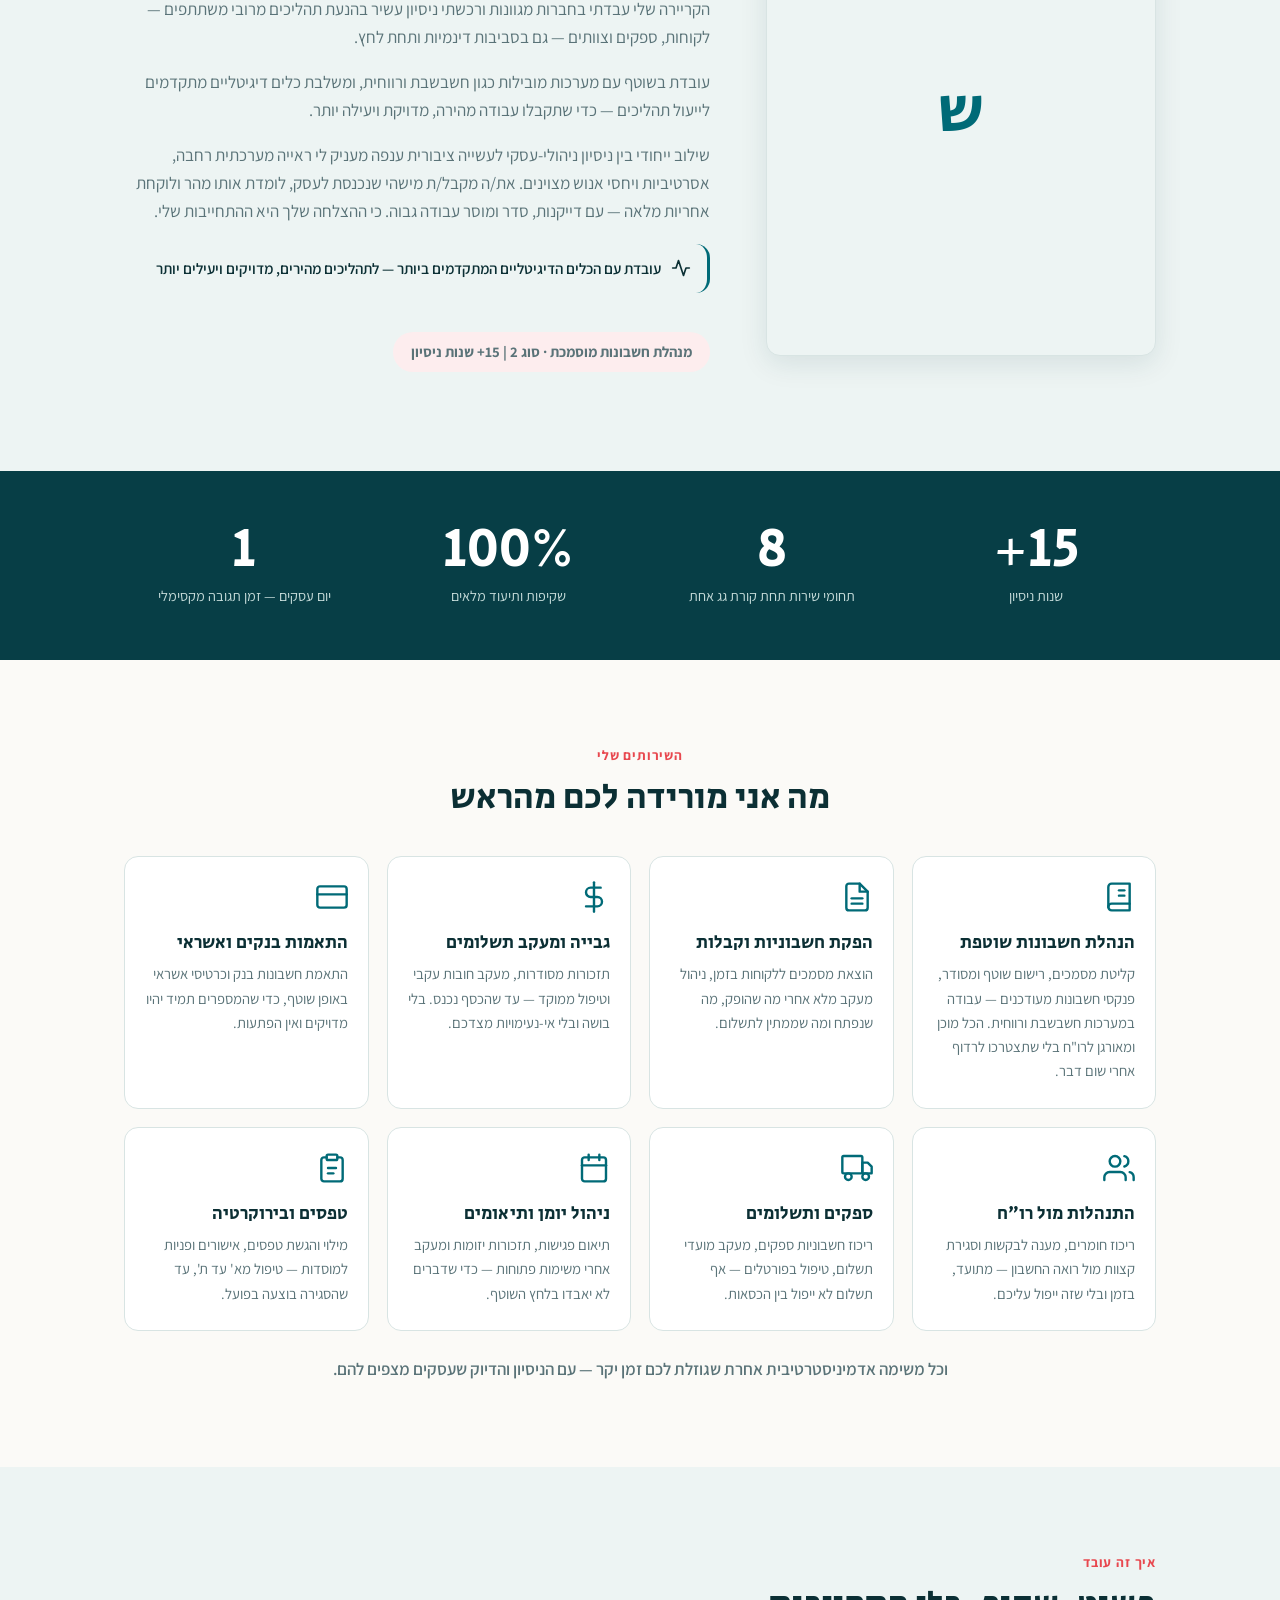
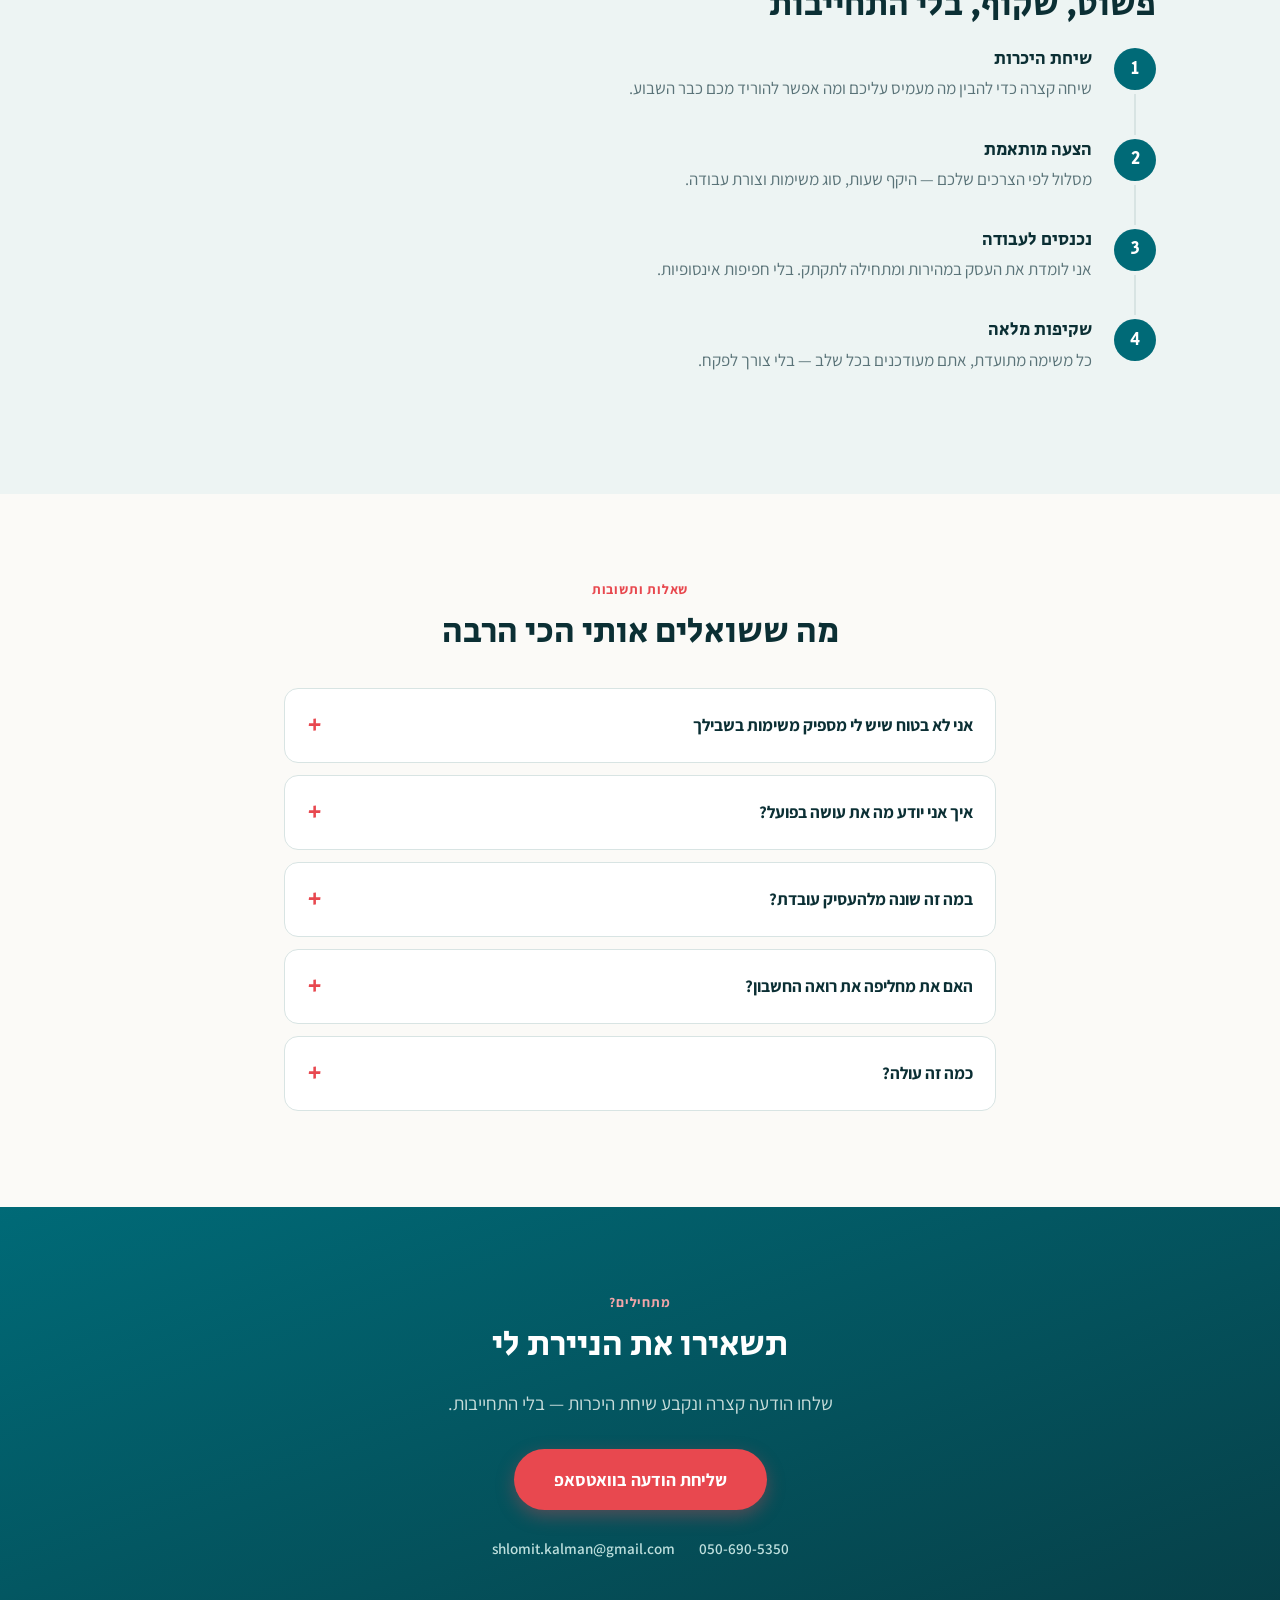
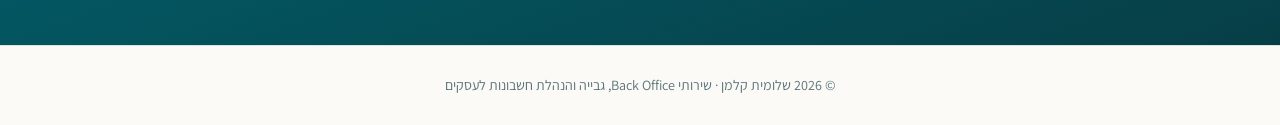
==== commit c3f3be2d: "Add animated stats counter section (15y, 8 services, 100%, 1 day)" ====
--- a/index.html
+++ b/index.html
@@ -79,6 +79,30 @@
   </div>
 </section>
 
+<!-- stats -->
+<section class="stats-bar">
+  <div class="wrap">
+    <div class="stats-grid">
+      <div class="stat-item reveal">
+        <span class="stat-number" data-target="15" data-suffix="+">0</span>
+        <span class="stat-label">שנות ניסיון</span>
+      </div>
+      <div class="stat-item reveal" style="transition-delay:.1s">
+        <span class="stat-number" data-target="8">0</span>
+        <span class="stat-label">תחומי שירות תחת קורת גג אחת</span>
+      </div>
+      <div class="stat-item reveal" style="transition-delay:.2s">
+        <span class="stat-number" data-target="100" data-suffix="%">0</span>
+        <span class="stat-label">שקיפות ותיעוד מלאים</span>
+      </div>
+      <div class="stat-item reveal" style="transition-delay:.3s">
+        <span class="stat-number" data-target="1">0</span>
+        <span class="stat-label">יום עסקים — זמן תגובה מקסימלי</span>
+      </div>
+    </div>
+  </div>
+</section>
+
 <!-- services -->
 <section class="section" id="services">
   <div class="wrap">
--- a/styles.css
+++ b/styles.css
@@ -152,6 +152,17 @@
   padding:12px 16px;margin:1.2em 0;font-size:.95rem;color:var(--teal-ink);font-weight:600;
 }
 
+/* ---------- stats bar ---------- */
+.stats-bar{background:var(--teal-deep);padding:52px 0}
+.stats-grid{display:grid;grid-template-columns:repeat(4,1fr);gap:24px;text-align:center}
+.stat-item{color:#fff}
+.stat-number{
+  font-family:var(--font-display);font-size:clamp(2.4rem,4.5vw,3.4rem);
+  color:#fff;display:block;line-height:1;
+}
+.stat-label{font-size:.9rem;color:#C6DCDA;margin-top:.5em;display:block}
+@media(max-width:640px){.stats-grid{grid-template-columns:repeat(2,1fr);gap:32px}}
+
 /* ---------- services ---------- */
 .services-grid{display:grid;grid-template-columns:repeat(4,1fr);gap:18px;margin:36px 0 24px}
 .service-card{
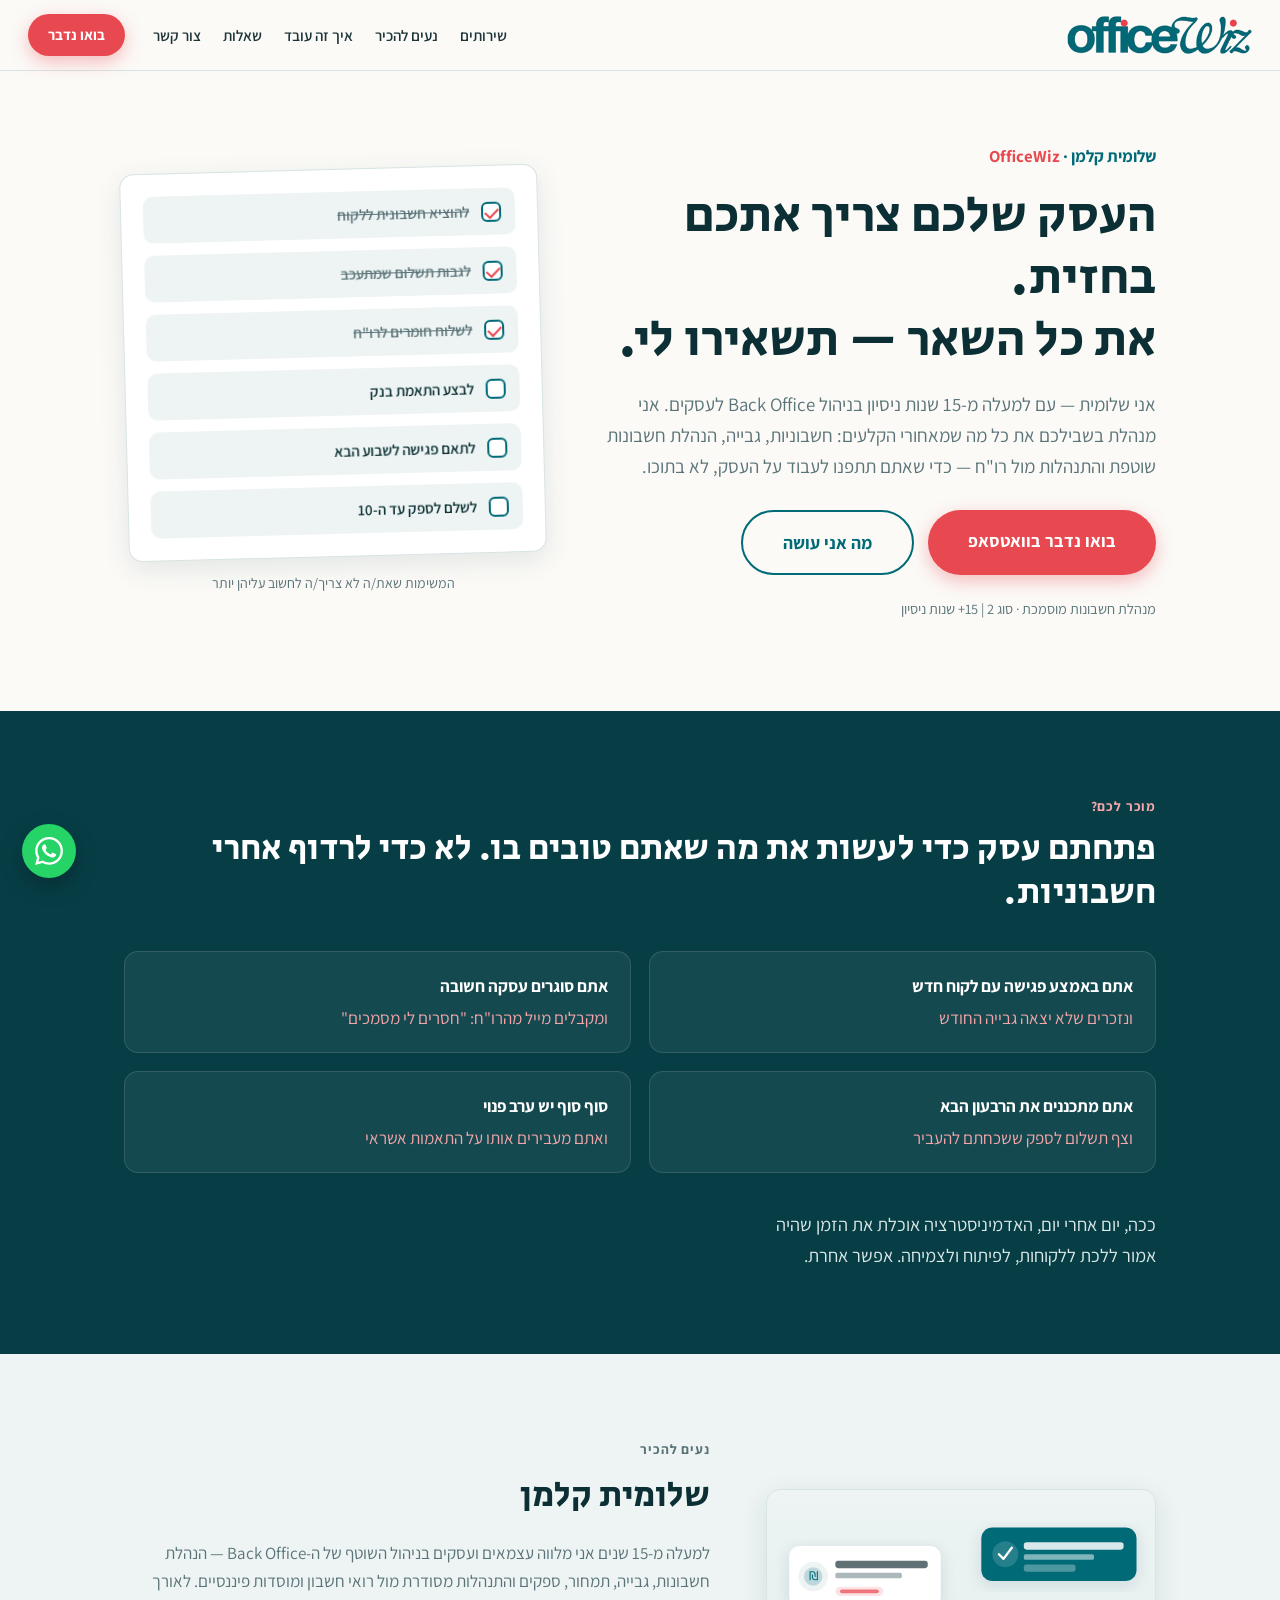
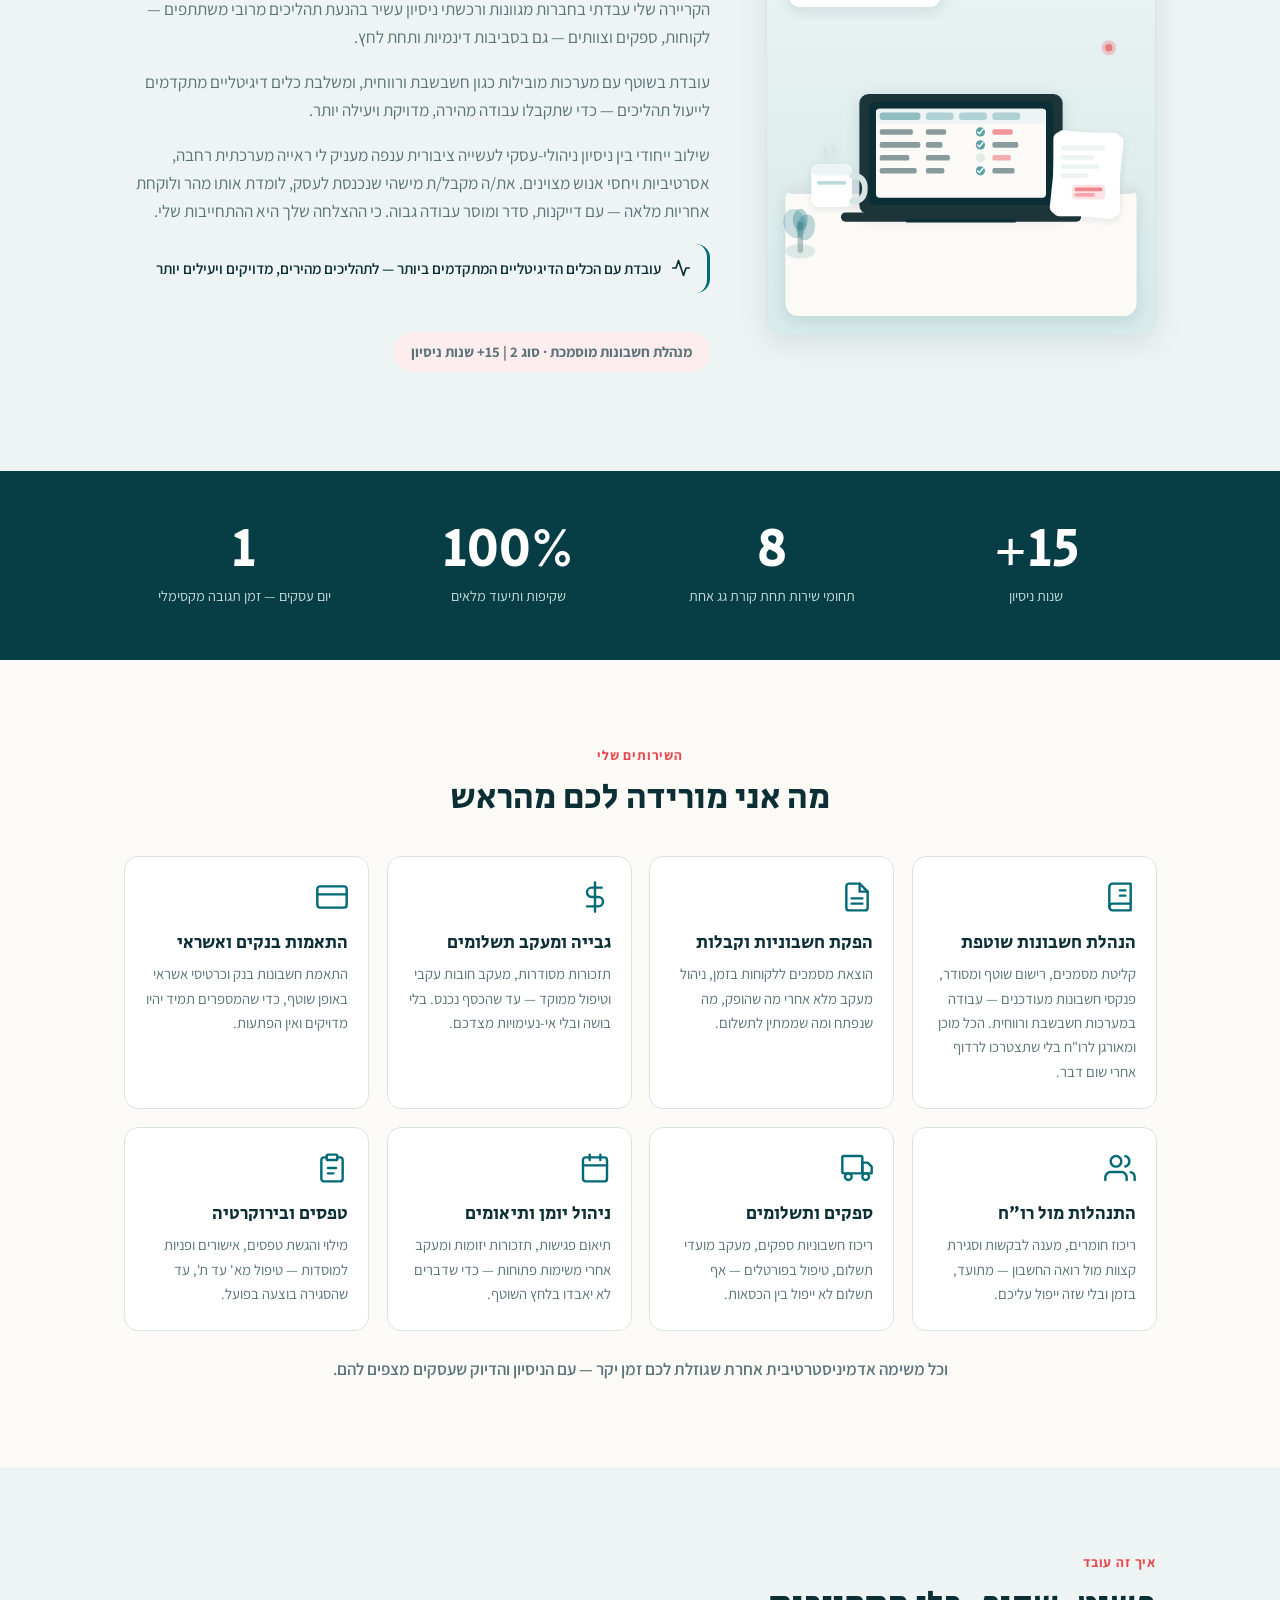
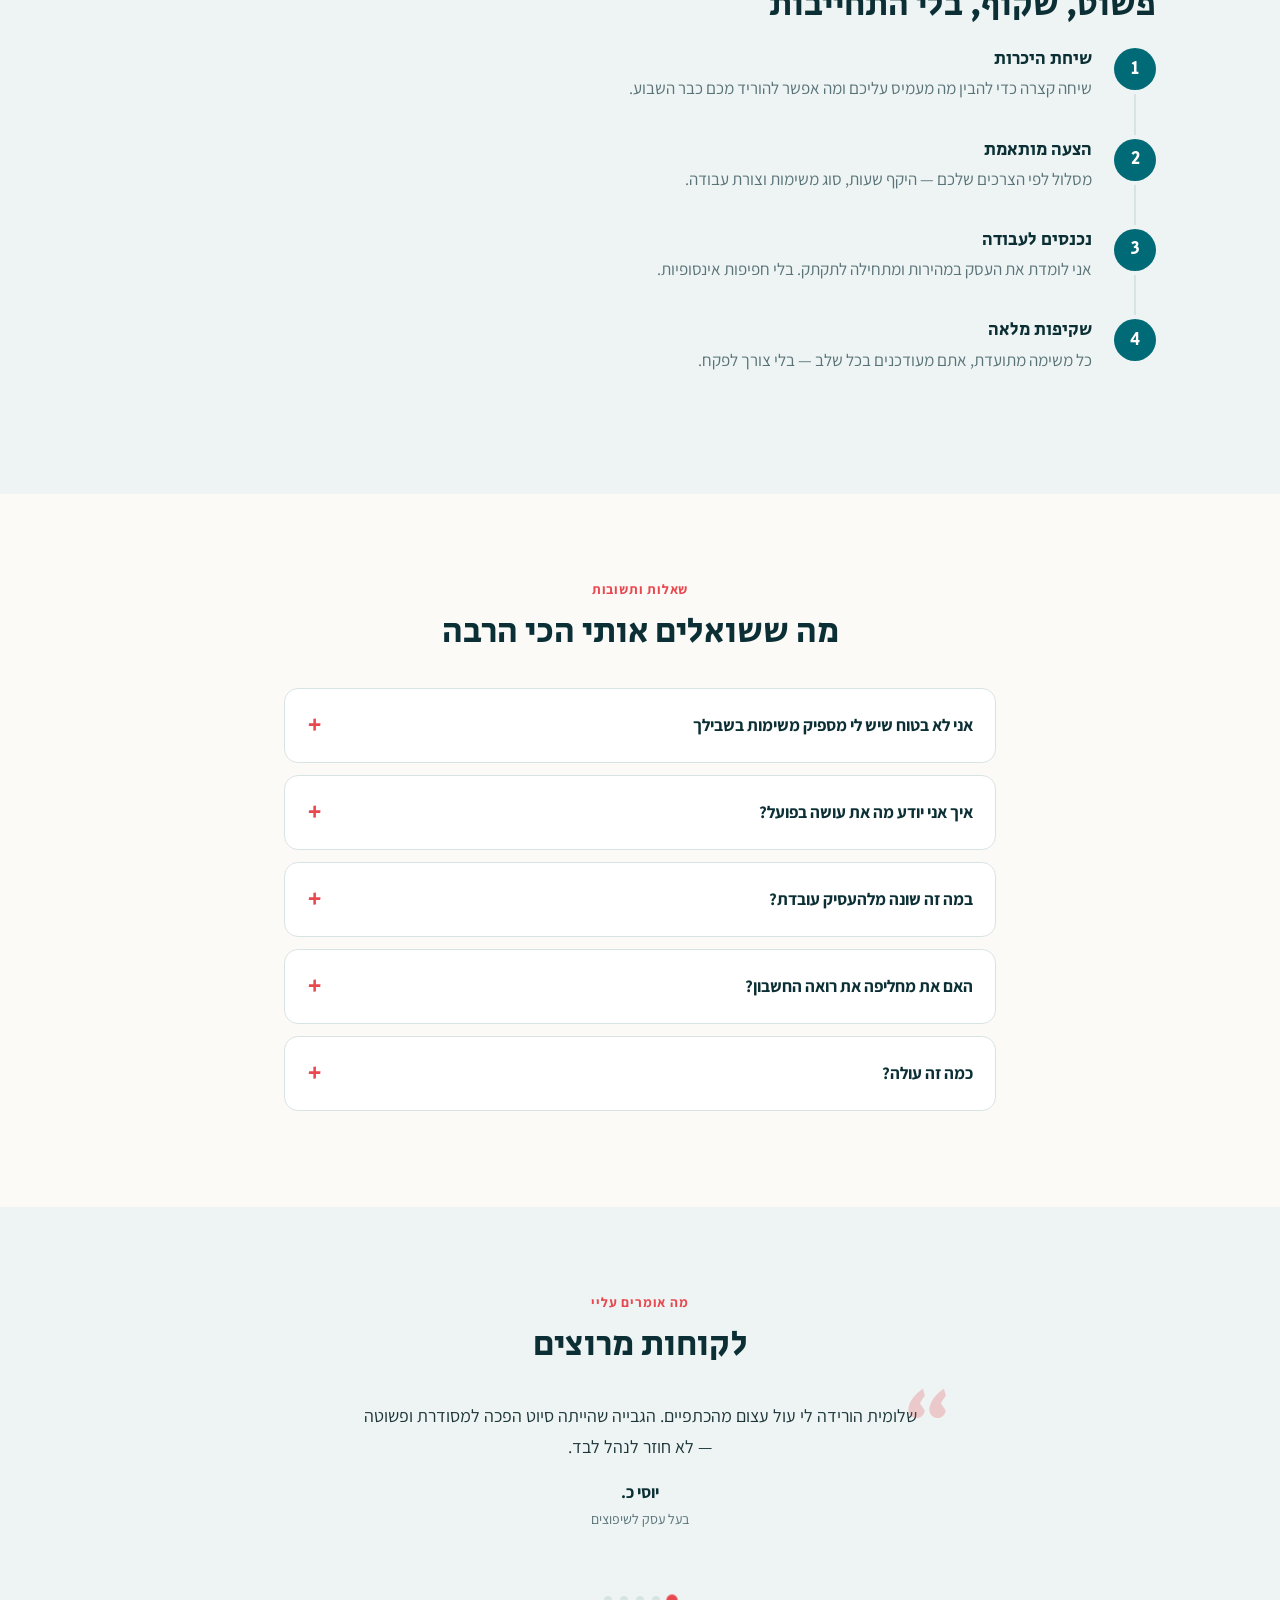
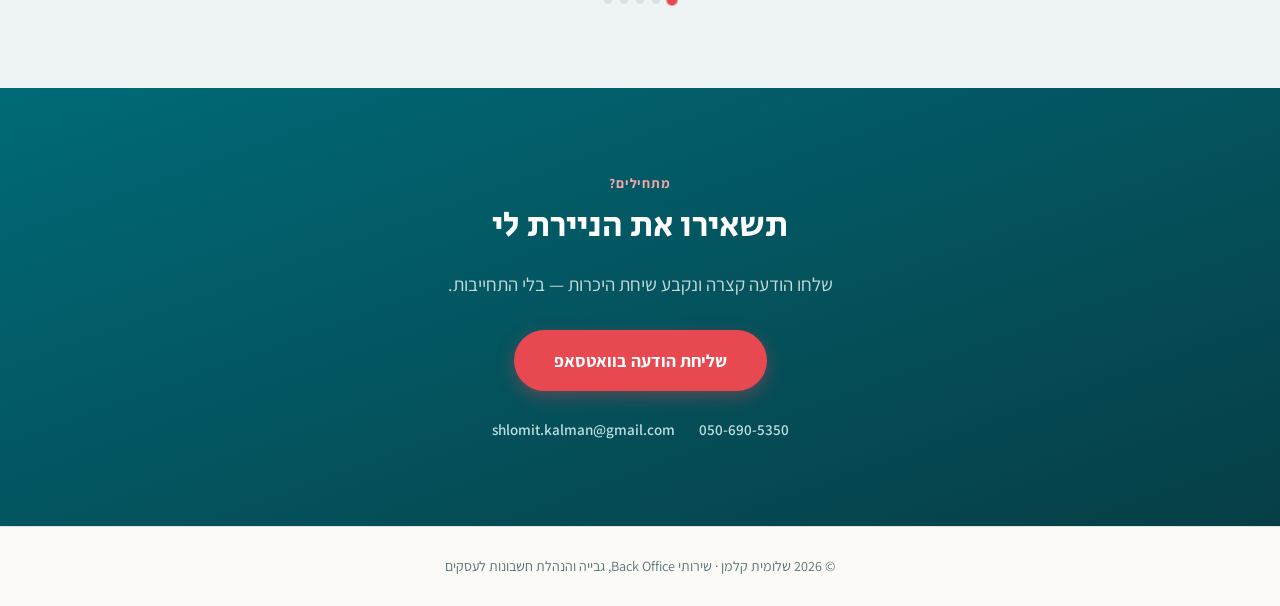
==== commit 011234d1: "Add rotating testimonials section with fade and dots" ====
--- a/index.html
+++ b/index.html
@@ -135,6 +135,16 @@
   </div>
 </section>
 
+<!-- testimonials -->
+<section class="section section-mist" id="testimonials">
+  <div class="wrap center">
+    <p class="eyebrow reveal">מה אומרים עליי</p>
+    <h2 class="reveal">לקוחות מרוצים</h2>
+    <div class="testimonials-outer reveal" style="transition-delay:.15s"></div>
+    <div class="testimonial-dots"></div>
+  </div>
+</section>
+
 <!-- contact -->
 <section class="section section-contact" id="contact">
   <div class="wrap center">
--- a/styles.css
+++ b/styles.css
@@ -131,7 +131,7 @@
 /* ---------- about ---------- */
 .about-grid{display:grid;grid-template-columns:.8fr 1.2fr;gap:56px;align-items:center}
 .about-photo{
-  aspect-ratio:4/5;border-radius:var(--radius);overflow:hidden;
+  aspect-ratio:7/8;border-radius:var(--radius);overflow:hidden;
   background:var(--mist);box-shadow:var(--shadow);
   display:flex;align-items:center;justify-content:center;
   border:1px solid var(--line);
@@ -167,9 +167,10 @@
 .services-grid{display:grid;grid-template-columns:repeat(4,1fr);gap:18px;margin:36px 0 24px}
 .service-card{
   background:var(--card);border:1px solid var(--line);border-radius:var(--radius);
-  padding:24px 20px;transition:transform .15s,box-shadow .15s,background .2s,border-color .2s;
-}
-.service-card:hover{transform:translateY(-4px);box-shadow:0 8px 28px rgba(0,106,119,.15);border-color:var(--teal)}
+  padding:24px 20px;transition:box-shadow .2s,border-color .2s;
+  will-change:transform;transform-style:preserve-3d;
+}
+.service-card:hover{box-shadow:0 12px 32px rgba(0,106,119,.18);border-color:var(--teal)}
 .service-icon{color:var(--teal);margin-bottom:16px;line-height:1}
 .service-card h3{margin-bottom:8px}
 .service-card p{font-size:.92rem;color:var(--muted)}
@@ -210,7 +211,33 @@
   transition:transform .2s;
 }
 details[open] summary::after{transform:rotate(45deg)}
-details .answer{padding:0 22px 18px;color:var(--muted)}
+details .answer{padding:0 22px 18px;color:var(--muted);overflow:hidden;transition:max-height .35s ease}
+
+/* ---------- testimonials ---------- */
+.testimonials-outer{position:relative;min-height:180px;padding:12px 0}
+.testimonial-slide{
+  display:none;flex-direction:column;align-items:center;gap:16px;
+  text-align:center;max-width:620px;margin:0 auto;
+  animation:tFadeIn .5s ease;
+}
+.testimonial-slide.active{display:flex}
+@keyframes tFadeIn{from{opacity:0;transform:translateY(10px)}to{opacity:1;transform:none}}
+.testimonial-quote{
+  font-size:1.12rem;line-height:1.75;color:var(--text);
+  position:relative;padding:0 32px;
+}
+.testimonial-quote::before{
+  content:'\201C';font-family:var(--font-display);font-size:5rem;
+  color:var(--coral);opacity:.25;position:absolute;top:-20px;right:0;line-height:1;
+}
+.testimonial-author{font-weight:700;color:var(--teal-ink);margin-bottom:2px}
+.testimonial-role{font-size:.88rem;color:var(--muted)}
+.testimonial-dots{display:flex;gap:8px;justify-content:center;margin-top:28px}
+.testimonial-dot{
+  width:8px;height:8px;border-radius:50%;background:var(--line);
+  border:none;cursor:pointer;padding:0;transition:background .25s,transform .25s;
+}
+.testimonial-dot.active{background:var(--coral);transform:scale(1.4)}
 
 /* ---------- contact ---------- */
 .section-contact{background:linear-gradient(160deg,var(--teal) 0%,var(--teal-deep) 100%);color:#fff}
